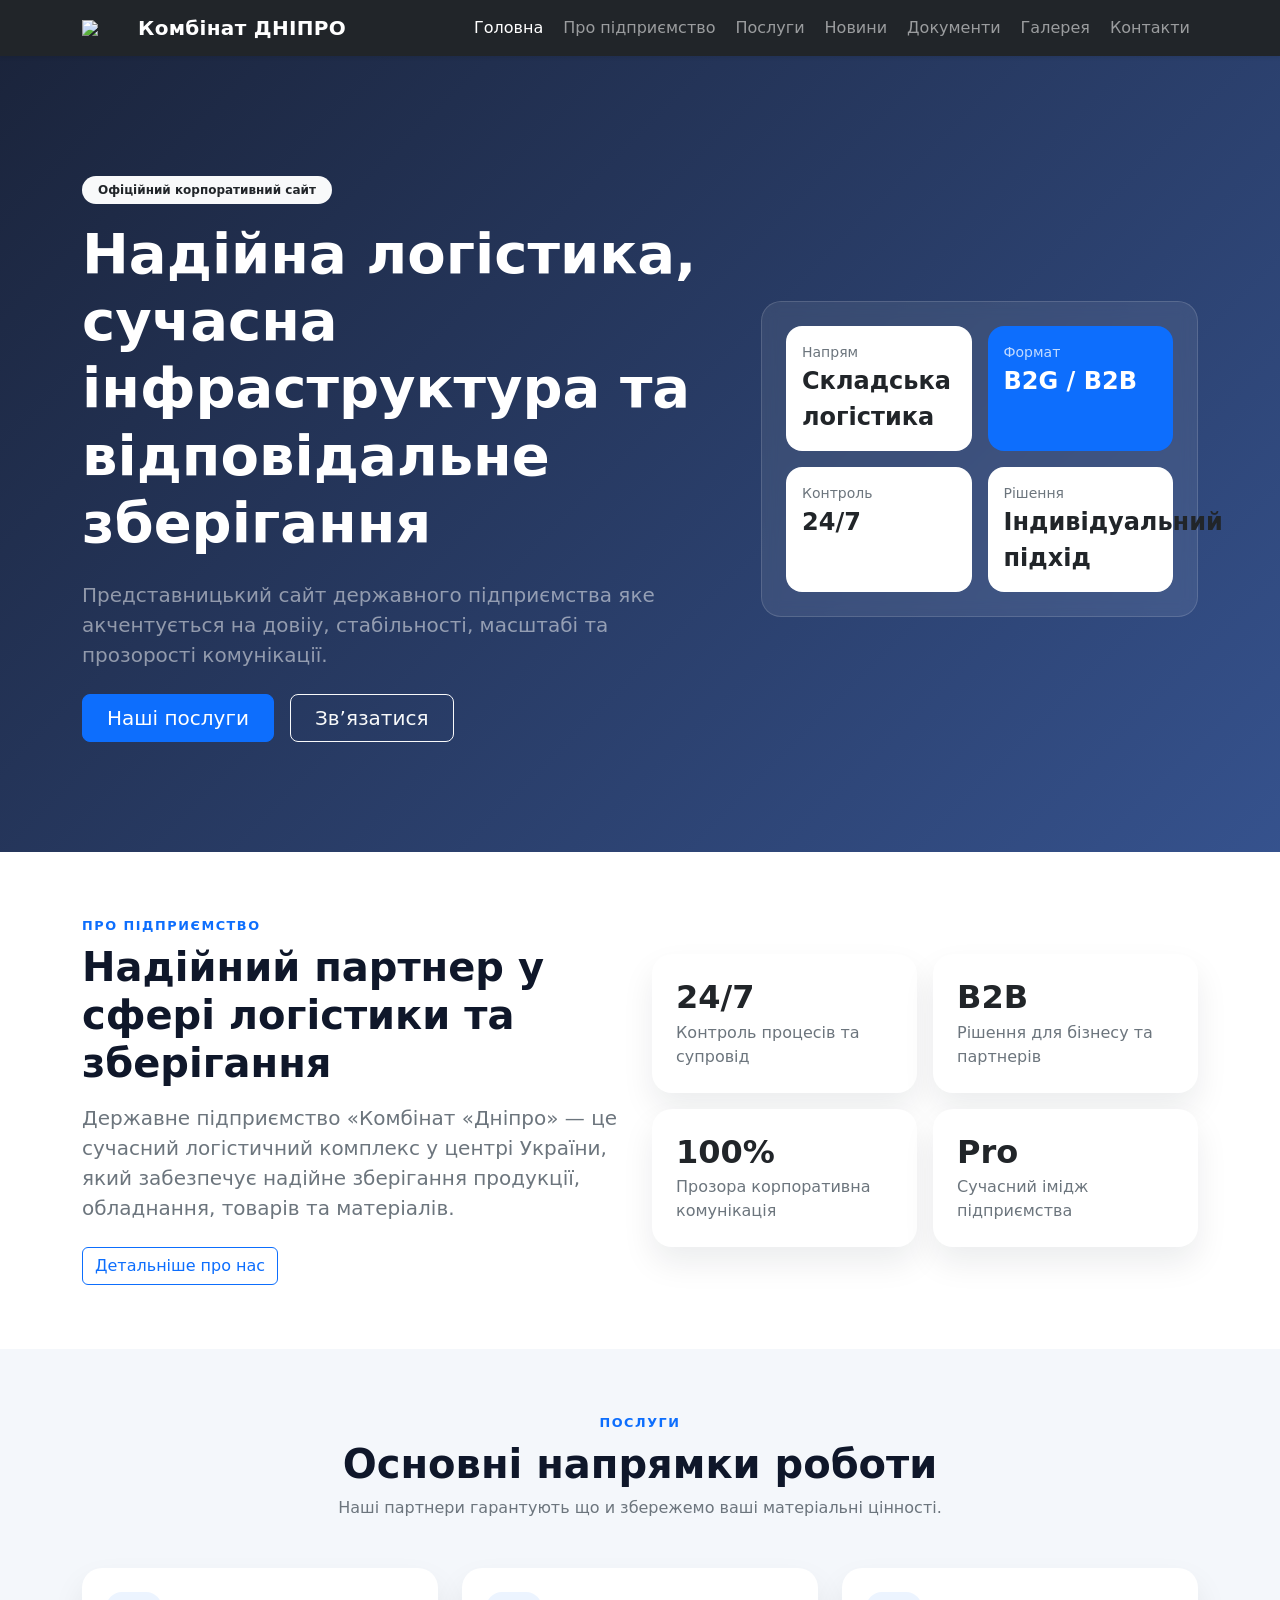
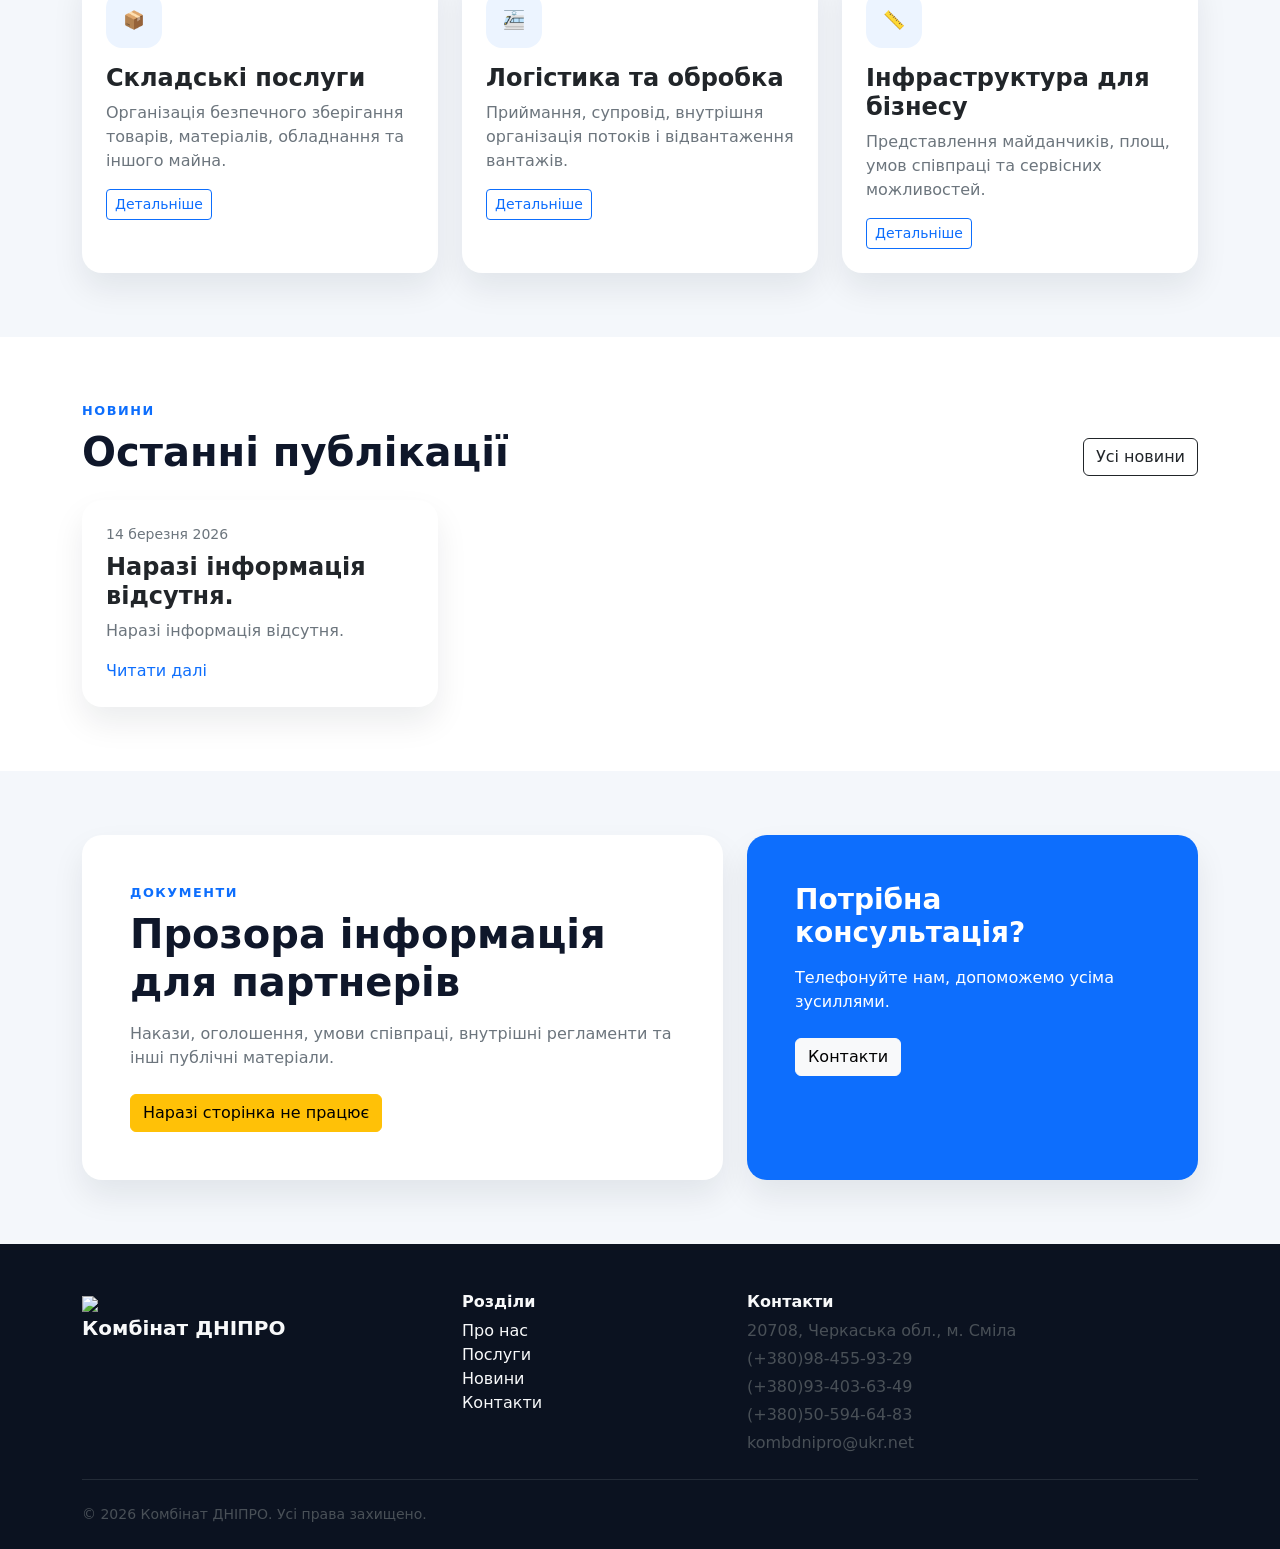
==== index.html @ 928fa361 "Add files via upload" ====
<!DOCTYPE html>
<html lang="uk">
<head>
  <meta charset="UTF-8" />
  <meta name="viewport" content="width=device-width, initial-scale=1.0" />
  <title>ДП «Комбінат ДНІПРО»</title>
  <link rel="preconnect" href="https://cdn.jsdelivr.net" />
  <link href="https://cdn.jsdelivr.net/npm/bootstrap@5.3.3/dist/css/bootstrap.min.css" rel="stylesheet" />
  <style>
    body {
      background: #f4f7fb;
    }
    .navbar-brand {
      font-weight: 700;
      letter-spacing: .3px;
    }
    .hero {
      background:
        linear-gradient(135deg, rgba(8,18,43,.92), rgba(20,53,122,.85)),
        url('https://images.unsplash.com/photo-1519003722824-194d4455a60c?auto=format&fit=crop&w=1600&q=80') center/cover no-repeat;
      color: #fff;
      padding: 120px 0 110px;
    }
    .hero-card,
    .soft-card {
      border: 0;
      border-radius: 1.25rem;
      box-shadow: 0 1rem 2rem rgba(16, 24, 40, .08);
    }
    .hero-panel {
      background: rgba(255,255,255,.08);
      backdrop-filter: blur(8px);
      border: 1px solid rgba(255,255,255,.14);
      border-radius: 1.25rem;
    }
    .section-title {
      font-weight: 700;
      color: #0f172a;
    }
    .section-kicker {
      color: #0d6efd;
      text-transform: uppercase;
      letter-spacing: .12em;
      font-size: .8rem;
      font-weight: 700;
    }
    .icon-box {
      width: 56px;
      height: 56px;
      display: inline-flex;
      align-items: center;
      justify-content: center;
      border-radius: 1rem;
      background: rgba(13,110,253,.08);
      color: #0d6efd;
      font-weight: 700;
      font-size: 1.1rem;
    }
    .stats-card h3 {
      font-size: 2rem;
      margin-bottom: .25rem;
      font-weight: 700;
    }
    .page-footer {
      background: #0b1220;
    }
  </style>
</head>
<body>

<nav class="navbar navbar-expand-lg navbar-dark bg-dark sticky-top shadow-sm">
  <div class="container">
    <img src=assets/img/logo_kb_DNIPRO.png class="navbar-brand" width="40">
    <a class="navbar-brand" href="index.html">Комбінат ДНІПРО</a>

    <button class="navbar-toggler" type="button" data-bs-toggle="collapse" data-bs-target="#mainNav">
      <span class="navbar-toggler-icon"></span>
    </button>

    <div class="collapse navbar-collapse" id="mainNav">
      <ul class="navbar-nav ms-auto align-items-lg-center gap-lg-1">
        <li class="nav-item"><a class="nav-link active" href="index.html">Головна</a></li>
        <li class="nav-item"><a class="nav-link" href="about.html">Про підприємство</a></li>
        <li class="nav-item"><a class="nav-link" href="services.html">Послуги</a></li>
        <li class="nav-item"><a class="nav-link" href="news.html">Новини</a></li>
        <li class="nav-item"><a class="nav-link">Документи</a></li>
        <li class="nav-item"><a class="nav-link" href="gallery.html">Галерея</a></li>
        <li class="nav-item"><a class="nav-link" href="contacts.html">Контакти</a></li>
      </ul>
    </div>
  </div>
</nav>

<section class="hero">
  <div class="container">
    <div class="row align-items-center g-5">
      <div class="col-lg-7">
        <span class="badge text-bg-light text-dark px-3 py-2 rounded-pill mb-3">Офіційний корпоративний сайт</span>
        <h1 class="display-4 fw-bold mb-4">Надійна логістика, сучасна інфраструктура та відповідальне зберігання</h1>
        <p class="lead text-white-50 mb-4">
          Представницький сайт державного підприємства яке акчентується на довііу,
          стабільності, масштабі та прозорості комунікації.
        </p>
        <div class="d-flex flex-wrap gap-3">
          <a href="services.html" class="btn btn-primary btn-lg px-4">Наші послуги</a>
          <a href="contacts.html" class="btn btn-outline-light btn-lg px-4">Зв’язатися</a>
        </div>
      </div>

      <div class="col-lg-5">
        <div class="p-4 hero-panel">
          <div class="row g-3">
            <div class="col-sm-6">
              <div class="p-3 rounded-4 bg-white text-dark h-100">
                <div class="small text-secondary">Напрям</div>
                <div class="fs-4 fw-bold">Складська логістика</div>
              </div>
            </div>
            <div class="col-sm-6">
              <div class="p-3 rounded-4 bg-primary text-white h-100">
                <div class="small opacity-75">Формат</div>
                <div class="fs-4 fw-bold">B2G / B2B</div>
              </div>
            </div>
            <div class="col-sm-6">
              <div class="p-3 rounded-4 bg-white text-dark h-100">
                <div class="small text-secondary">Контроль</div>
                <div class="fs-4 fw-bold">24/7</div>
              </div>
            </div>
            <div class="col-sm-6">
              <div class="p-3 rounded-4 bg-white text-dark h-100">
                <div class="small text-secondary">Рішення</div>
                <div class="fs-4 fw-bold">Індивідуальний підхід</div>
              </div>
            </div>
          </div>
        </div>
      </div>

    </div>
  </div>
</section>

<section class="py-5 bg-white">
  <div class="container py-3">
    <div class="row align-items-center g-4">
      <div class="col-lg-6">
        <div class="section-kicker mb-2">Про підприємство</div>
        <h2 class="section-title display-6 mb-3">Надійний партнер у сфері логістики та зберігання</h2>
        <p class="text-secondary fs-5">
          Державне підприємство «Комбінат «Дніпро» — це сучасний логістичний комплекс у центрі України, який забезпечує надійне зберігання продукції, обладнання, товарів та матеріалів.
        </p>
        <a href="about.html" class="btn btn-outline-primary mt-2">Детальніше про нас</a>
      </div>

      <div class="col-lg-6">
        <div class="row g-3">
          <div class="col-sm-6">
            <div class="card soft-card stats-card h-100">
              <div class="card-body p-4">
                <h3>24/7</h3>
                <p class="text-secondary mb-0">Контроль процесів та супровід</p>
              </div>
            </div>
          </div>
          <div class="col-sm-6">
            <div class="card soft-card stats-card h-100">
              <div class="card-body p-4">
                <h3>B2B</h3>
                <p class="text-secondary mb-0">Рішення для бізнесу та партнерів</p>
              </div>
            </div>
          </div>
          <div class="col-sm-6">
            <div class="card soft-card stats-card h-100">
              <div class="card-body p-4">
                <h3>100%</h3>
                <p class="text-secondary mb-0">Прозора корпоративна комунікація</p>
              </div>
            </div>
          </div>
          <div class="col-sm-6">
            <div class="card soft-card stats-card h-100">
              <div class="card-body p-4">
                <h3>Pro</h3>
                <p class="text-secondary mb-0">Сучасний імідж підприємства</p>
              </div>
            </div>
          </div>
        </div>
      </div>

    </div>
  </div>
</section>

<section class="py-5">
  <div class="container py-3">
    <div class="text-center mb-5">
      <div class="section-kicker mb-2">Послуги</div>
      <h2 class="section-title display-6">Основні напрямки роботи</h2>
      <p class="text-secondary mx-auto" style="max-width: 760px;">
        Наші партнери гарантують що и збережемо ваші матеріальні цінності.
      </p>
    </div>

    <div class="row g-4">
      <div class="col-lg-4">
        <div class="card soft-card h-100">
          <div class="card-body p-4">
            <div class="icon-box mb-3">📦</div>
            <h4 class="fw-bold">Складські послуги</h4>
            <p class="text-secondary">Організація безпечного зберігання товарів, матеріалів, обладнання та іншого майна.</p>
            <a href="service-storage.html" class="btn btn-sm btn-outline-primary">Детальніше</a>
          </div>
        </div>
      </div>

      <div class="col-lg-4">
        <div class="card soft-card h-100">
          <div class="card-body p-4">
            <div class="icon-box mb-3">🚈</div>
            <h4 class="fw-bold">Логістика та обробка</h4>
            <p class="text-secondary">Приймання, супровід, внутрішня організація потоків і відвантаження вантажів.</p>
            <a href="service-logistics.html" class="btn btn-sm btn-outline-primary">Детальніше</a>
          </div>
        </div>
      </div>

      <div class="col-lg-4">
        <div class="card soft-card h-100">
          <div class="card-body p-4">
            <div class="icon-box mb-3">📏</div>
            <h4 class="fw-bold">Інфраструктура для бізнесу</h4>
            <p class="text-secondary">Представлення майданчиків, площ, умов співпраці та сервісних можливостей.</p>
            <a href="service-rent.html" class="btn btn-sm btn-outline-primary">Детальніше</a>
          </div>
        </div>
      </div>
    </div>
  </div>
</section>

<section class="py-5 bg-white">
  <div class="container py-3">
    <div class="d-flex flex-column flex-md-row justify-content-between align-items-md-end mb-4 gap-3">
      <div>
        <div class="section-kicker mb-2">Новини</div>
        <h2 class="section-title display-6 mb-0">Останні публікації</h2>
      </div>
      <a href="news.html" class="btn btn-outline-dark">Усі новини</a>
    </div>

    <div class="row g-4">
      <div class="col-lg-4">
        <div class="card soft-card h-100">
          <div class="card-body p-4">
            <div class="text-secondary small mb-2">14 березня 2026</div>
            <h4 class="fw-bold">Наразі інформація відсутня.</h4>
            <p class="text-secondary">Наразі інформація відсутня.</p>
            <a class="link-primary text-decoration-none">Читати далі</a>
          </div>
        </div>
      </div>
  </div>
 </section>
<!--      <div class="col-lg-4">-->
<!--        <div class="card soft-card h-100">-->
<!--          <div class="card-body p-4">-->
<!--            <div class="text-secondary small mb-2">05 березня 2026</div>-->
<!--            <h4 class="fw-bold">Розширення можливостей зберігання</h4>-->
<!--            <p class="text-secondary">Публікація про розвиток інфраструктури та покращення сервісів підприємства.</p>-->
<!--            <a href="news-single.html" class="link-primary text-decoration-none">Читати далі</a>-->
<!--          </div>-->
<!--        </div>-->
<!--      </div>-->



<section class="py-5">
  <div class="container py-3">
    <div class="row g-4 align-items-stretch">
      <div class="col-lg-7">
        <div class="card soft-card h-100">
          <div class="card-body p-4 p-lg-5">
            <div class="section-kicker mb-2">Документи</div>
            <h2 class="section-title h1 mb-3">Прозора інформація для партнерів</h2>
            <p class="text-secondary mb-4">
              Накази, оголошення, умови співпраці,
              внутрішні регламенти та інші публічні матеріали.
            </p>
            <a class="btn btn-warning">Наразі сторінка не працює</a>
          </div>
        </div>
      </div>

      <div class="col-lg-5">
        <div class="card soft-card h-100 bg-primary text-white">
          <div class="card-body p-4 p-lg-5">
            <h3 class="fw-bold mb-3">Потрібна консультація?</h3>
            <p class="mb-4">Телефонуйте нам, допоможемо усіма зусиллями.</p>
            <a href="contacts.html" class="btn btn-light">Контакти</a>
          </div>
        </div>
      </div>
    </div>
  </div>
</section>

<footer class="page-footer text-light pt-5 pb-4">
  <div class="container">
    <div class="row g-4">
      <div class="col-lg-4">
        <img src=assets/img/logo_kb_DNIPRO.png class="navbar-brand" width="40">
        <h5 class="fw-bold">Комбінат ДНІПРО</h5>
      </div>
      <div class="col-lg-3">
        <h6 class="fw-bold">Розділи</h6>
        <ul class="list-unstyled mb-0">
          <li><a class="link-light text-decoration-none" href="about.html">Про нас</a></li>
          <li><a class="link-light text-decoration-none" href="services.html">Послуги</a></li>
          <li><a class="link-light text-decoration-none" href="news.html">Новини</a></li>
          <li><a class="link-light text-decoration-none" href="contacts.html">Контакти</a></li>
        </ul>
      </div>
      <div class="col-lg-5">
        <h6 class="fw-bold">Контакти</h6>
        <p class="text-light-emphasis mb-1">20708, Черкаська обл., м. Сміла</p>
        <p class="text-light-emphasis mb-1">(+380)98-455-93-29</p>
        <p class="text-light-emphasis mb-1">(+380)93-403-63-49</p>
        <p class="text-light-emphasis mb-1">(+380)50-594-64-83</p>
        <p class="text-light-emphasis mb-0">kombdnipro@ukr.net</p>
      </div>
    </div>
    <hr class="border-secondary my-4">
    <div class="small text-light-emphasis">© 2026 Комбінат ДНІПРО. Усі права захищено.</div>
  </div>
</footer>

<script src="https://cdn.jsdelivr.net/npm/bootstrap@5.3.3/dist/js/bootstrap.bundle.min.js"></script>
</body>
</html>
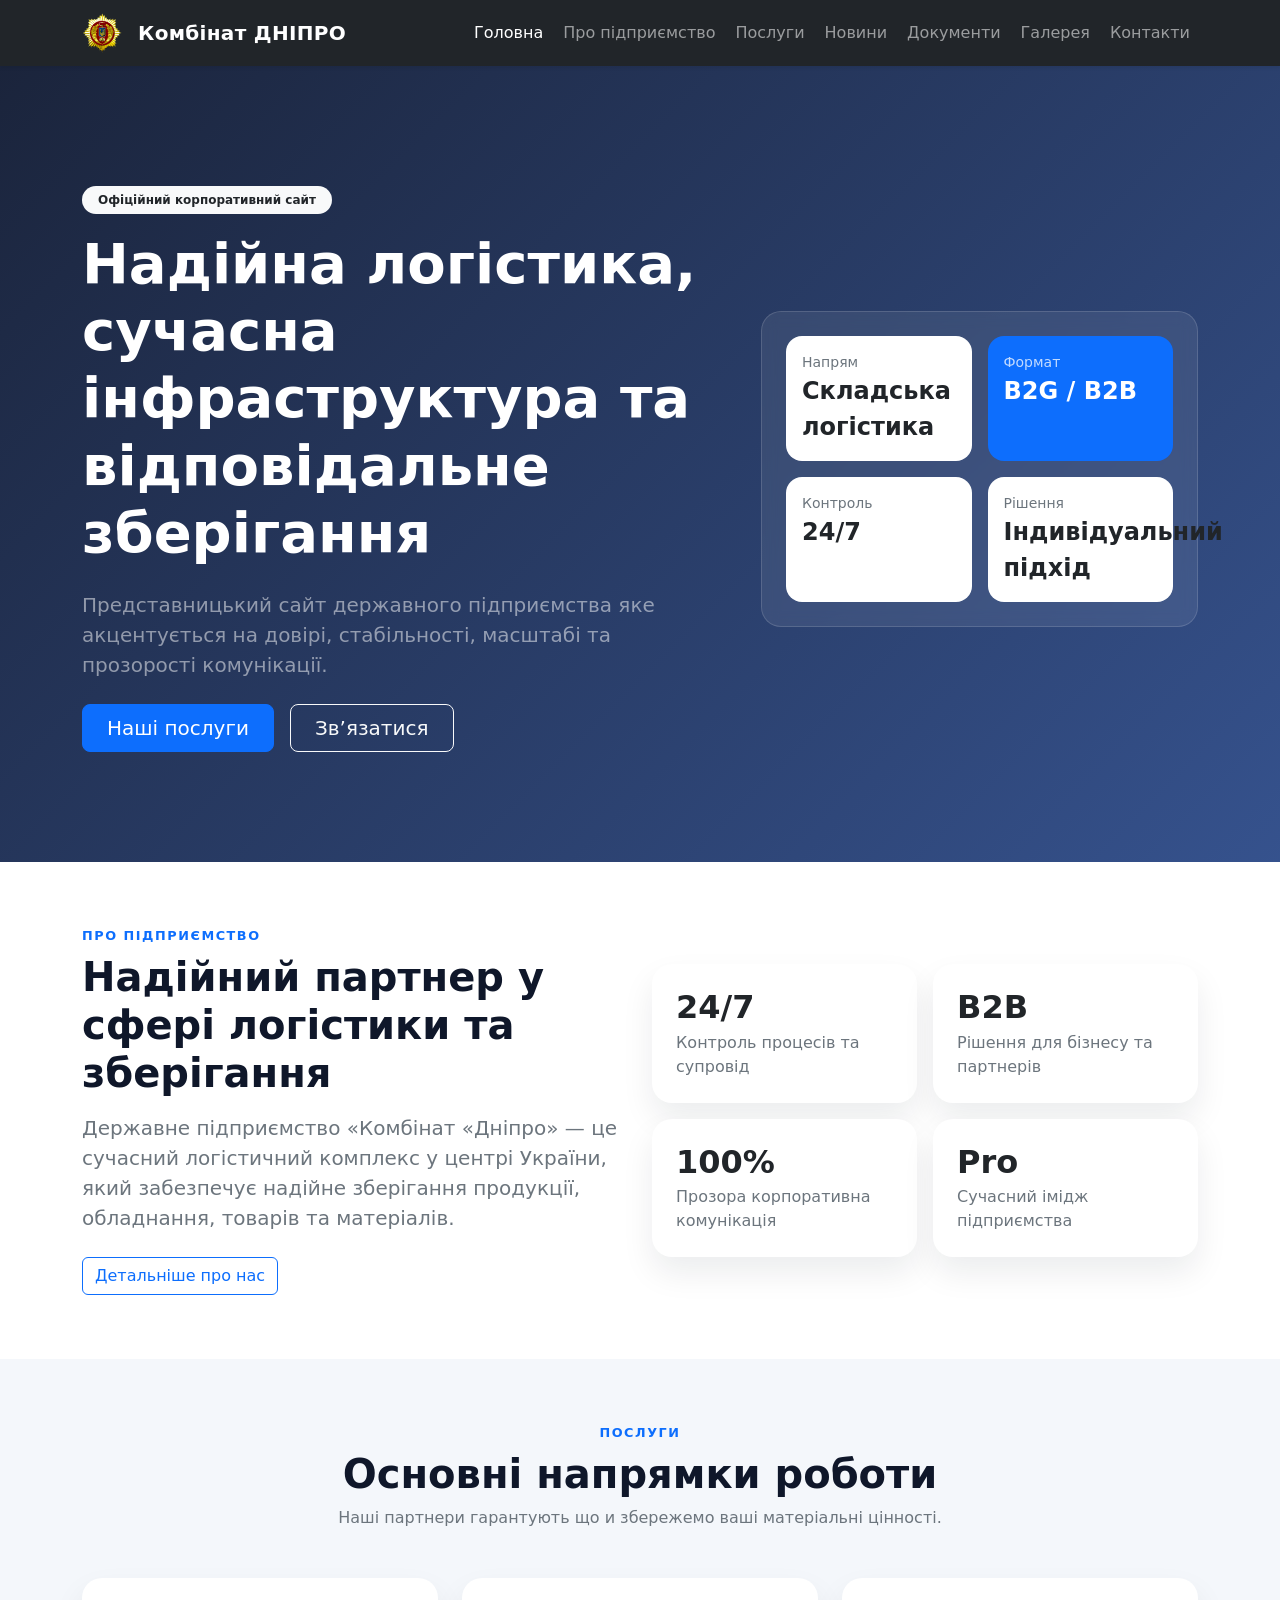
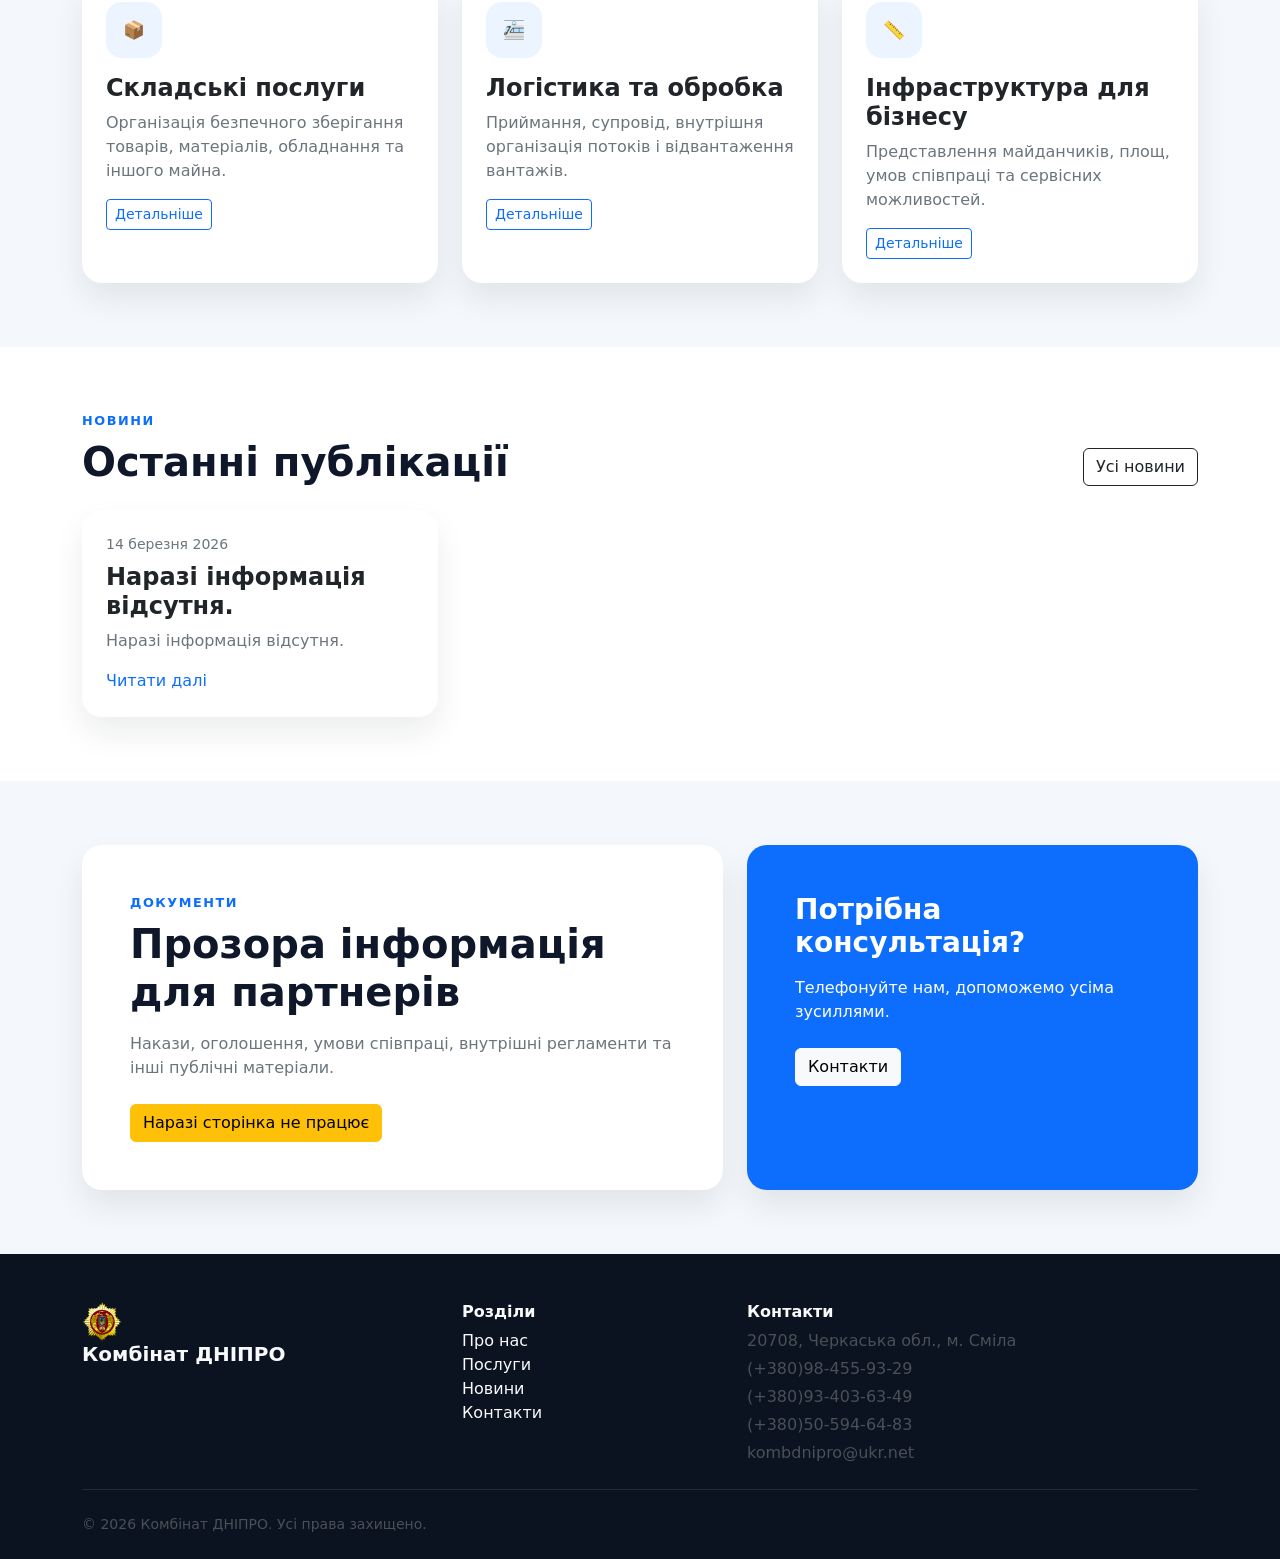
==== commit 8ea1b4bc: "Update index.html" ====
--- a/index.html
+++ b/index.html
@@ -98,7 +98,7 @@
         <span class="badge text-bg-light text-dark px-3 py-2 rounded-pill mb-3">Офіційний корпоративний сайт</span>
         <h1 class="display-4 fw-bold mb-4">Надійна логістика, сучасна інфраструктура та відповідальне зберігання</h1>
         <p class="lead text-white-50 mb-4">
-          Представницький сайт державного підприємства яке акчентується на довііу,
+          Представницький сайт державного підприємства яке акцентується на довірі,
           стабільності, масштабі та прозорості комунікації.
         </p>
         <div class="d-flex flex-wrap gap-3">
@@ -340,4 +340,4 @@
 
 <script src="https://cdn.jsdelivr.net/npm/bootstrap@5.3.3/dist/js/bootstrap.bundle.min.js"></script>
 </body>
-</html>+</html>
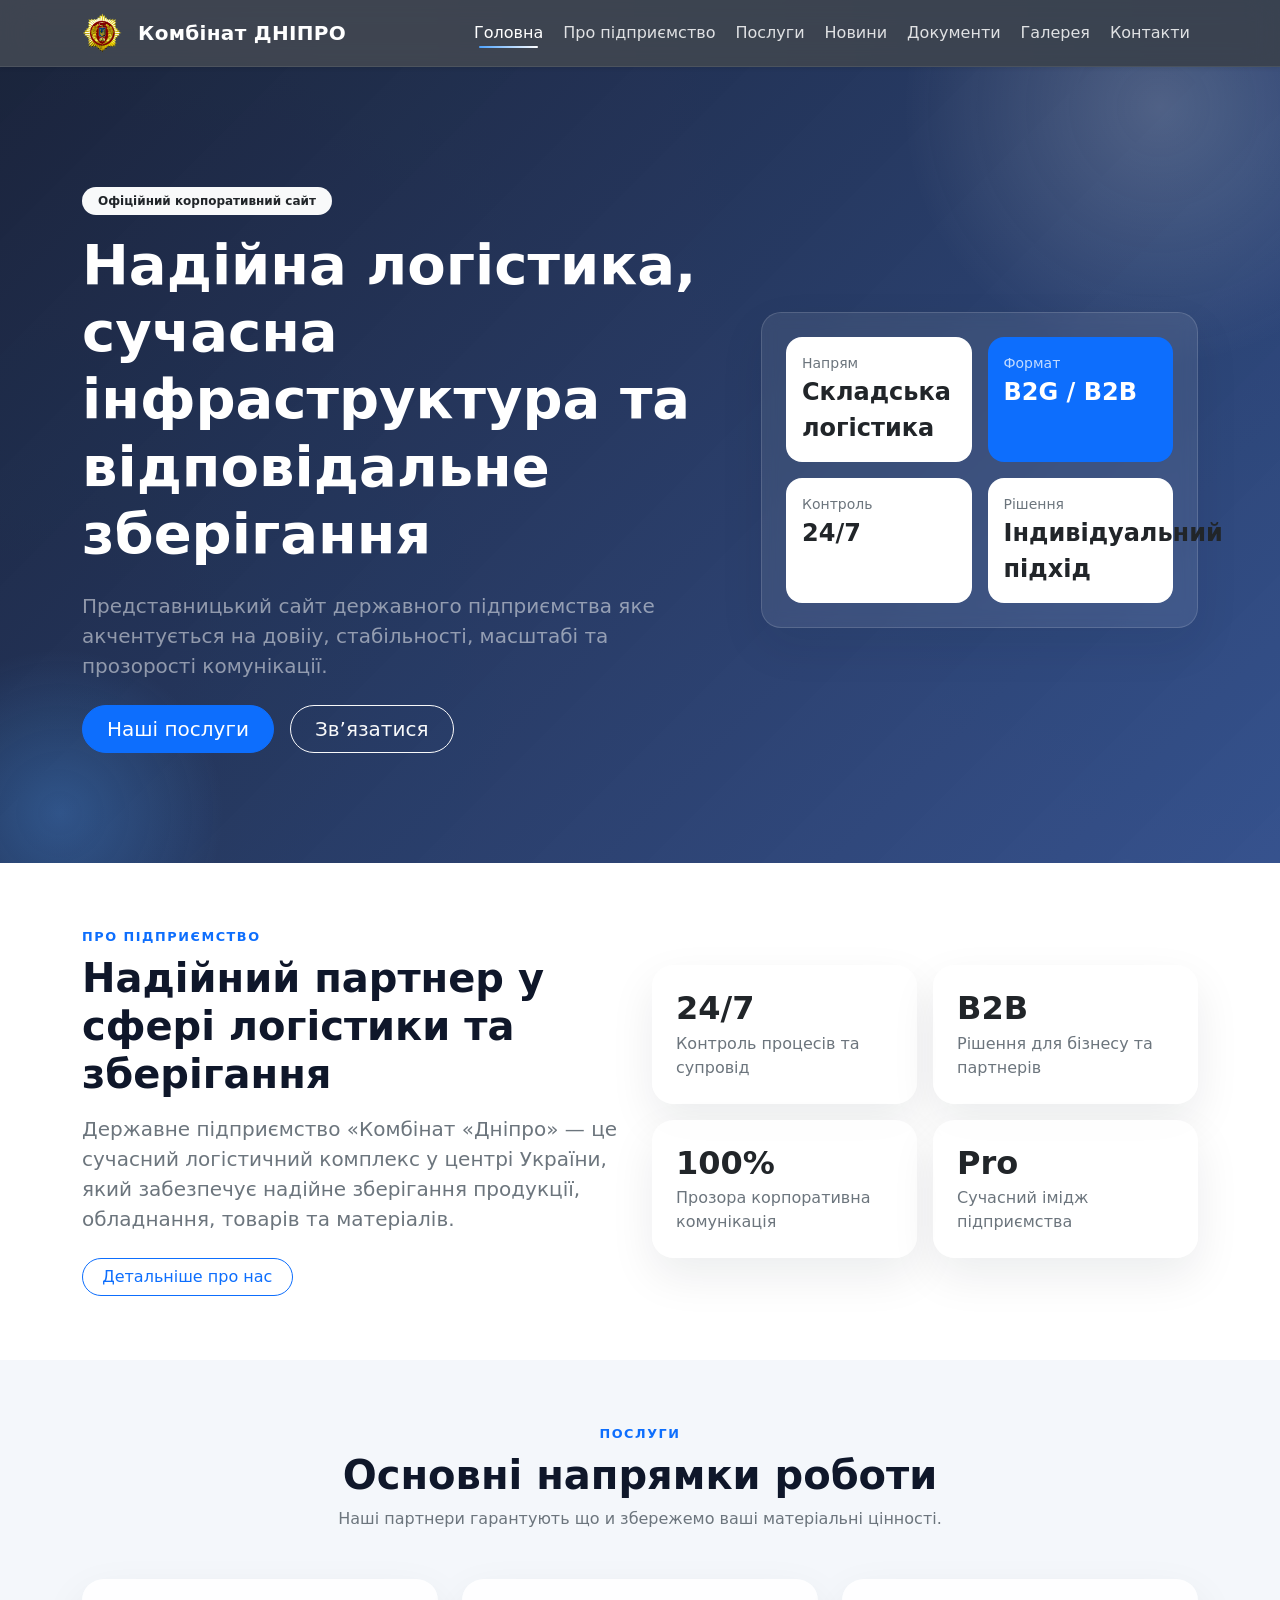
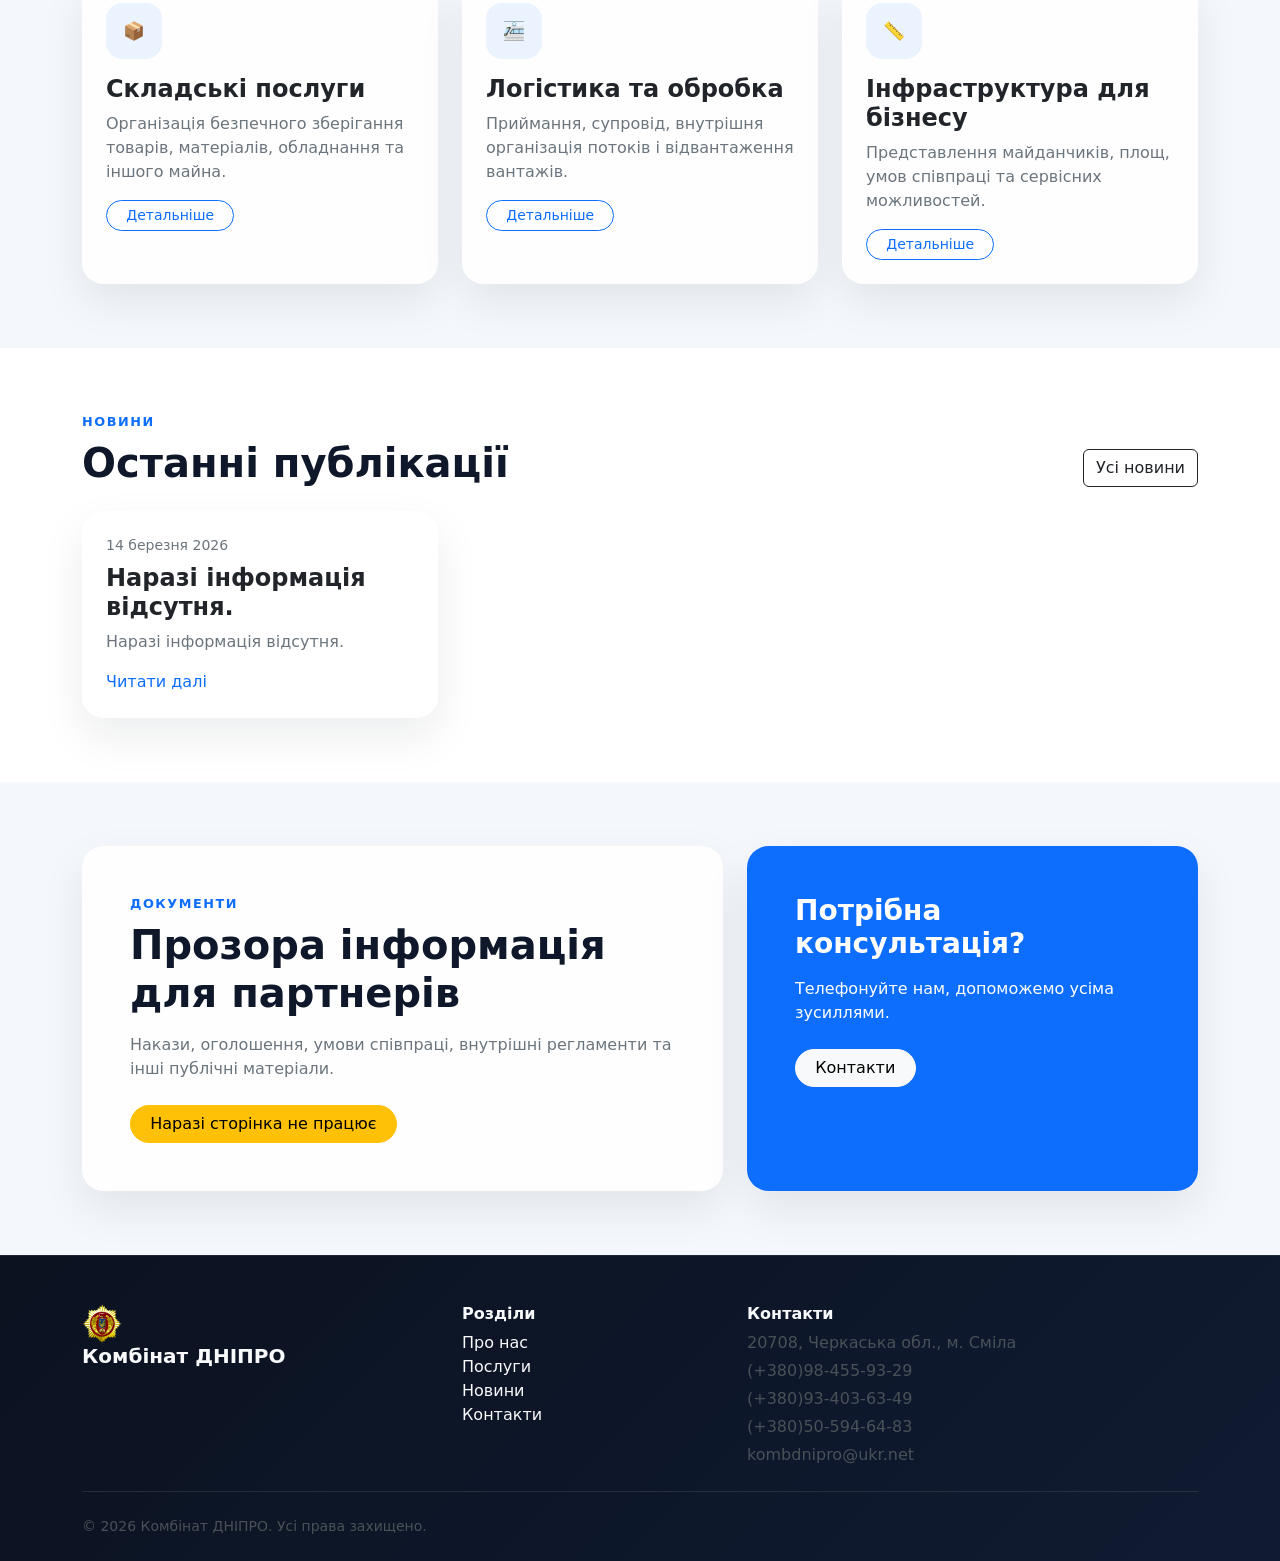
==== commit d5c67f32: "Add files via upload" ====
--- a/index.html
+++ b/index.html
@@ -1,343 +1,345 @@
-<!DOCTYPE html>
-<html lang="uk">
-<head>
-  <meta charset="UTF-8" />
-  <meta name="viewport" content="width=device-width, initial-scale=1.0" />
-  <title>ДП «Комбінат ДНІПРО»</title>
-  <link rel="preconnect" href="https://cdn.jsdelivr.net" />
-  <link href="https://cdn.jsdelivr.net/npm/bootstrap@5.3.3/dist/css/bootstrap.min.css" rel="stylesheet" />
-  <style>
-    body {
-      background: #f4f7fb;
-    }
-    .navbar-brand {
-      font-weight: 700;
-      letter-spacing: .3px;
-    }
-    .hero {
-      background:
-        linear-gradient(135deg, rgba(8,18,43,.92), rgba(20,53,122,.85)),
-        url('https://images.unsplash.com/photo-1519003722824-194d4455a60c?auto=format&fit=crop&w=1600&q=80') center/cover no-repeat;
-      color: #fff;
-      padding: 120px 0 110px;
-    }
-    .hero-card,
-    .soft-card {
-      border: 0;
-      border-radius: 1.25rem;
-      box-shadow: 0 1rem 2rem rgba(16, 24, 40, .08);
-    }
-    .hero-panel {
-      background: rgba(255,255,255,.08);
-      backdrop-filter: blur(8px);
-      border: 1px solid rgba(255,255,255,.14);
-      border-radius: 1.25rem;
-    }
-    .section-title {
-      font-weight: 700;
-      color: #0f172a;
-    }
-    .section-kicker {
-      color: #0d6efd;
-      text-transform: uppercase;
-      letter-spacing: .12em;
-      font-size: .8rem;
-      font-weight: 700;
-    }
-    .icon-box {
-      width: 56px;
-      height: 56px;
-      display: inline-flex;
-      align-items: center;
-      justify-content: center;
-      border-radius: 1rem;
-      background: rgba(13,110,253,.08);
-      color: #0d6efd;
-      font-weight: 700;
-      font-size: 1.1rem;
-    }
-    .stats-card h3 {
-      font-size: 2rem;
-      margin-bottom: .25rem;
-      font-weight: 700;
-    }
-    .page-footer {
-      background: #0b1220;
-    }
-  </style>
-</head>
-<body>
-
-<nav class="navbar navbar-expand-lg navbar-dark bg-dark sticky-top shadow-sm">
-  <div class="container">
-    <img src=assets/img/logo_kb_DNIPRO.png class="navbar-brand" width="40">
-    <a class="navbar-brand" href="index.html">Комбінат ДНІПРО</a>
-
-    <button class="navbar-toggler" type="button" data-bs-toggle="collapse" data-bs-target="#mainNav">
-      <span class="navbar-toggler-icon"></span>
-    </button>
-
-    <div class="collapse navbar-collapse" id="mainNav">
-      <ul class="navbar-nav ms-auto align-items-lg-center gap-lg-1">
-        <li class="nav-item"><a class="nav-link active" href="index.html">Головна</a></li>
-        <li class="nav-item"><a class="nav-link" href="about.html">Про підприємство</a></li>
-        <li class="nav-item"><a class="nav-link" href="services.html">Послуги</a></li>
-        <li class="nav-item"><a class="nav-link" href="news.html">Новини</a></li>
-        <li class="nav-item"><a class="nav-link">Документи</a></li>
-        <li class="nav-item"><a class="nav-link" href="gallery.html">Галерея</a></li>
-        <li class="nav-item"><a class="nav-link" href="contacts.html">Контакти</a></li>
-      </ul>
-    </div>
-  </div>
-</nav>
-
-<section class="hero">
-  <div class="container">
-    <div class="row align-items-center g-5">
-      <div class="col-lg-7">
-        <span class="badge text-bg-light text-dark px-3 py-2 rounded-pill mb-3">Офіційний корпоративний сайт</span>
-        <h1 class="display-4 fw-bold mb-4">Надійна логістика, сучасна інфраструктура та відповідальне зберігання</h1>
-        <p class="lead text-white-50 mb-4">
-          Представницький сайт державного підприємства яке акцентується на довірі,
-          стабільності, масштабі та прозорості комунікації.
-        </p>
-        <div class="d-flex flex-wrap gap-3">
-          <a href="services.html" class="btn btn-primary btn-lg px-4">Наші послуги</a>
-          <a href="contacts.html" class="btn btn-outline-light btn-lg px-4">Зв’язатися</a>
-        </div>
-      </div>
-
-      <div class="col-lg-5">
-        <div class="p-4 hero-panel">
-          <div class="row g-3">
-            <div class="col-sm-6">
-              <div class="p-3 rounded-4 bg-white text-dark h-100">
-                <div class="small text-secondary">Напрям</div>
-                <div class="fs-4 fw-bold">Складська логістика</div>
-              </div>
-            </div>
-            <div class="col-sm-6">
-              <div class="p-3 rounded-4 bg-primary text-white h-100">
-                <div class="small opacity-75">Формат</div>
-                <div class="fs-4 fw-bold">B2G / B2B</div>
-              </div>
-            </div>
-            <div class="col-sm-6">
-              <div class="p-3 rounded-4 bg-white text-dark h-100">
-                <div class="small text-secondary">Контроль</div>
-                <div class="fs-4 fw-bold">24/7</div>
-              </div>
-            </div>
-            <div class="col-sm-6">
-              <div class="p-3 rounded-4 bg-white text-dark h-100">
-                <div class="small text-secondary">Рішення</div>
-                <div class="fs-4 fw-bold">Індивідуальний підхід</div>
-              </div>
-            </div>
-          </div>
-        </div>
-      </div>
-
-    </div>
-  </div>
-</section>
-
-<section class="py-5 bg-white">
-  <div class="container py-3">
-    <div class="row align-items-center g-4">
-      <div class="col-lg-6">
-        <div class="section-kicker mb-2">Про підприємство</div>
-        <h2 class="section-title display-6 mb-3">Надійний партнер у сфері логістики та зберігання</h2>
-        <p class="text-secondary fs-5">
-          Державне підприємство «Комбінат «Дніпро» — це сучасний логістичний комплекс у центрі України, який забезпечує надійне зберігання продукції, обладнання, товарів та матеріалів.
-        </p>
-        <a href="about.html" class="btn btn-outline-primary mt-2">Детальніше про нас</a>
-      </div>
-
-      <div class="col-lg-6">
-        <div class="row g-3">
-          <div class="col-sm-6">
-            <div class="card soft-card stats-card h-100">
-              <div class="card-body p-4">
-                <h3>24/7</h3>
-                <p class="text-secondary mb-0">Контроль процесів та супровід</p>
-              </div>
-            </div>
-          </div>
-          <div class="col-sm-6">
-            <div class="card soft-card stats-card h-100">
-              <div class="card-body p-4">
-                <h3>B2B</h3>
-                <p class="text-secondary mb-0">Рішення для бізнесу та партнерів</p>
-              </div>
-            </div>
-          </div>
-          <div class="col-sm-6">
-            <div class="card soft-card stats-card h-100">
-              <div class="card-body p-4">
-                <h3>100%</h3>
-                <p class="text-secondary mb-0">Прозора корпоративна комунікація</p>
-              </div>
-            </div>
-          </div>
-          <div class="col-sm-6">
-            <div class="card soft-card stats-card h-100">
-              <div class="card-body p-4">
-                <h3>Pro</h3>
-                <p class="text-secondary mb-0">Сучасний імідж підприємства</p>
-              </div>
-            </div>
-          </div>
-        </div>
-      </div>
-
-    </div>
-  </div>
-</section>
-
-<section class="py-5">
-  <div class="container py-3">
-    <div class="text-center mb-5">
-      <div class="section-kicker mb-2">Послуги</div>
-      <h2 class="section-title display-6">Основні напрямки роботи</h2>
-      <p class="text-secondary mx-auto" style="max-width: 760px;">
-        Наші партнери гарантують що и збережемо ваші матеріальні цінності.
-      </p>
-    </div>
-
-    <div class="row g-4">
-      <div class="col-lg-4">
-        <div class="card soft-card h-100">
-          <div class="card-body p-4">
-            <div class="icon-box mb-3">📦</div>
-            <h4 class="fw-bold">Складські послуги</h4>
-            <p class="text-secondary">Організація безпечного зберігання товарів, матеріалів, обладнання та іншого майна.</p>
-            <a href="service-storage.html" class="btn btn-sm btn-outline-primary">Детальніше</a>
-          </div>
-        </div>
-      </div>
-
-      <div class="col-lg-4">
-        <div class="card soft-card h-100">
-          <div class="card-body p-4">
-            <div class="icon-box mb-3">🚈</div>
-            <h4 class="fw-bold">Логістика та обробка</h4>
-            <p class="text-secondary">Приймання, супровід, внутрішня організація потоків і відвантаження вантажів.</p>
-            <a href="service-logistics.html" class="btn btn-sm btn-outline-primary">Детальніше</a>
-          </div>
-        </div>
-      </div>
-
-      <div class="col-lg-4">
-        <div class="card soft-card h-100">
-          <div class="card-body p-4">
-            <div class="icon-box mb-3">📏</div>
-            <h4 class="fw-bold">Інфраструктура для бізнесу</h4>
-            <p class="text-secondary">Представлення майданчиків, площ, умов співпраці та сервісних можливостей.</p>
-            <a href="service-rent.html" class="btn btn-sm btn-outline-primary">Детальніше</a>
-          </div>
-        </div>
-      </div>
-    </div>
-  </div>
-</section>
-
-<section class="py-5 bg-white">
-  <div class="container py-3">
-    <div class="d-flex flex-column flex-md-row justify-content-between align-items-md-end mb-4 gap-3">
-      <div>
-        <div class="section-kicker mb-2">Новини</div>
-        <h2 class="section-title display-6 mb-0">Останні публікації</h2>
-      </div>
-      <a href="news.html" class="btn btn-outline-dark">Усі новини</a>
-    </div>
-
-    <div class="row g-4">
-      <div class="col-lg-4">
-        <div class="card soft-card h-100">
-          <div class="card-body p-4">
-            <div class="text-secondary small mb-2">14 березня 2026</div>
-            <h4 class="fw-bold">Наразі інформація відсутня.</h4>
-            <p class="text-secondary">Наразі інформація відсутня.</p>
-            <a class="link-primary text-decoration-none">Читати далі</a>
-          </div>
-        </div>
-      </div>
-  </div>
- </section>
-<!--      <div class="col-lg-4">-->
-<!--        <div class="card soft-card h-100">-->
-<!--          <div class="card-body p-4">-->
-<!--            <div class="text-secondary small mb-2">05 березня 2026</div>-->
-<!--            <h4 class="fw-bold">Розширення можливостей зберігання</h4>-->
-<!--            <p class="text-secondary">Публікація про розвиток інфраструктури та покращення сервісів підприємства.</p>-->
-<!--            <a href="news-single.html" class="link-primary text-decoration-none">Читати далі</a>-->
-<!--          </div>-->
-<!--        </div>-->
-<!--      </div>-->
-
-
-
-<section class="py-5">
-  <div class="container py-3">
-    <div class="row g-4 align-items-stretch">
-      <div class="col-lg-7">
-        <div class="card soft-card h-100">
-          <div class="card-body p-4 p-lg-5">
-            <div class="section-kicker mb-2">Документи</div>
-            <h2 class="section-title h1 mb-3">Прозора інформація для партнерів</h2>
-            <p class="text-secondary mb-4">
-              Накази, оголошення, умови співпраці,
-              внутрішні регламенти та інші публічні матеріали.
-            </p>
-            <a class="btn btn-warning">Наразі сторінка не працює</a>
-          </div>
-        </div>
-      </div>
-
-      <div class="col-lg-5">
-        <div class="card soft-card h-100 bg-primary text-white">
-          <div class="card-body p-4 p-lg-5">
-            <h3 class="fw-bold mb-3">Потрібна консультація?</h3>
-            <p class="mb-4">Телефонуйте нам, допоможемо усіма зусиллями.</p>
-            <a href="contacts.html" class="btn btn-light">Контакти</a>
-          </div>
-        </div>
-      </div>
-    </div>
-  </div>
-</section>
-
-<footer class="page-footer text-light pt-5 pb-4">
-  <div class="container">
-    <div class="row g-4">
-      <div class="col-lg-4">
-        <img src=assets/img/logo_kb_DNIPRO.png class="navbar-brand" width="40">
-        <h5 class="fw-bold">Комбінат ДНІПРО</h5>
-      </div>
-      <div class="col-lg-3">
-        <h6 class="fw-bold">Розділи</h6>
-        <ul class="list-unstyled mb-0">
-          <li><a class="link-light text-decoration-none" href="about.html">Про нас</a></li>
-          <li><a class="link-light text-decoration-none" href="services.html">Послуги</a></li>
-          <li><a class="link-light text-decoration-none" href="news.html">Новини</a></li>
-          <li><a class="link-light text-decoration-none" href="contacts.html">Контакти</a></li>
-        </ul>
-      </div>
-      <div class="col-lg-5">
-        <h6 class="fw-bold">Контакти</h6>
-        <p class="text-light-emphasis mb-1">20708, Черкаська обл., м. Сміла</p>
-        <p class="text-light-emphasis mb-1">(+380)98-455-93-29</p>
-        <p class="text-light-emphasis mb-1">(+380)93-403-63-49</p>
-        <p class="text-light-emphasis mb-1">(+380)50-594-64-83</p>
-        <p class="text-light-emphasis mb-0">kombdnipro@ukr.net</p>
-      </div>
-    </div>
-    <hr class="border-secondary my-4">
-    <div class="small text-light-emphasis">© 2026 Комбінат ДНІПРО. Усі права захищено.</div>
-  </div>
-</footer>
-
-<script src="https://cdn.jsdelivr.net/npm/bootstrap@5.3.3/dist/js/bootstrap.bundle.min.js"></script>
-</body>
-</html>
+<!DOCTYPE html>
+<html lang="uk">
+<head>
+  <meta charset="UTF-8" />
+  <meta name="viewport" content="width=device-width, initial-scale=1.0" />
+  <title>ДП «Комбінат ДНІПРО»</title>
+  <link rel="preconnect" href="https://cdn.jsdelivr.net" />
+  <link href="https://cdn.jsdelivr.net/npm/bootstrap@5.3.3/dist/css/bootstrap.min.css" rel="stylesheet" />
+  <link rel="stylesheet" href="css/theme.css">
+  <style>
+    body {
+      background: #f4f7fb;
+    }
+    .navbar-brand {
+      font-weight: 700;
+      letter-spacing: .3px;
+    }
+    .hero {
+      background:
+        linear-gradient(135deg, rgba(8,18,43,.92), rgba(20,53,122,.85)),
+        url('https://images.unsplash.com/photo-1519003722824-194d4455a60c?auto=format&fit=crop&w=1600&q=80') center/cover no-repeat;
+      color: #fff;
+      padding: 120px 0 110px;
+    }
+    .hero-card,
+    .soft-card {
+      border: 0;
+      border-radius: 1.25rem;
+      box-shadow: 0 1rem 2rem rgba(16, 24, 40, .08);
+    }
+    .hero-panel {
+      background: rgba(255,255,255,.08);
+      backdrop-filter: blur(8px);
+      border: 1px solid rgba(255,255,255,.14);
+      border-radius: 1.25rem;
+    }
+    .section-title {
+      font-weight: 700;
+      color: #0f172a;
+    }
+    .section-kicker {
+      color: #0d6efd;
+      text-transform: uppercase;
+      letter-spacing: .12em;
+      font-size: .8rem;
+      font-weight: 700;
+    }
+    .icon-box {
+      width: 56px;
+      height: 56px;
+      display: inline-flex;
+      align-items: center;
+      justify-content: center;
+      border-radius: 1rem;
+      background: rgba(13,110,253,.08);
+      color: #0d6efd;
+      font-weight: 700;
+      font-size: 1.1rem;
+    }
+    .stats-card h3 {
+      font-size: 2rem;
+      margin-bottom: .25rem;
+      font-weight: 700;
+    }
+    .page-footer {
+      background: #0b1220;
+    }
+  </style>
+</head>
+<body>
+
+<nav class="navbar navbar-expand-lg navbar-dark bg-dark sticky-top shadow-sm">
+  <div class="container">
+    <img src=assets/img/logo_kb_DNIPRO.png class="navbar-brand" width="40">
+    <a class="navbar-brand" href="index.html">Комбінат ДНІПРО</a>
+
+    <button class="navbar-toggler" type="button" data-bs-toggle="collapse" data-bs-target="#mainNav">
+      <span class="navbar-toggler-icon"></span>
+    </button>
+
+    <div class="collapse navbar-collapse" id="mainNav">
+      <ul class="navbar-nav ms-auto align-items-lg-center gap-lg-1">
+        <li class="nav-item"><a class="nav-link active" href="index.html">Головна</a></li>
+        <li class="nav-item"><a class="nav-link" href="about.html">Про підприємство</a></li>
+        <li class="nav-item"><a class="nav-link" href="services.html">Послуги</a></li>
+        <li class="nav-item"><a class="nav-link" href="news.html">Новини</a></li>
+        <li class="nav-item"><a class="nav-link disabled" href="#" aria-disabled="true">Документи</a></li>
+        <li class="nav-item"><a class="nav-link" href="gallery.html">Галерея</a></li>
+        <li class="nav-item"><a class="nav-link" href="contacts.html">Контакти</a></li>
+      </ul>
+    </div>
+  </div>
+</nav>
+
+<section class="hero">
+  <div class="container">
+    <div class="row align-items-center g-5">
+      <div class="col-lg-7">
+        <span class="badge text-bg-light text-dark px-3 py-2 rounded-pill mb-3">Офіційний корпоративний сайт</span>
+        <h1 class="display-4 fw-bold mb-4">Надійна логістика, сучасна інфраструктура та відповідальне зберігання</h1>
+        <p class="lead text-white-50 mb-4">
+          Представницький сайт державного підприємства яке акчентується на довііу,
+          стабільності, масштабі та прозорості комунікації.
+        </p>
+        <div class="d-flex flex-wrap gap-3">
+          <a href="services.html" class="btn btn-primary btn-lg px-4">Наші послуги</a>
+          <a href="contacts.html" class="btn btn-outline-light btn-lg px-4">Зв’язатися</a>
+        </div>
+      </div>
+
+      <div class="col-lg-5">
+        <div class="p-4 hero-panel">
+          <div class="row g-3">
+            <div class="col-sm-6">
+              <div class="p-3 rounded-4 bg-white text-dark h-100">
+                <div class="small text-secondary">Напрям</div>
+                <div class="fs-4 fw-bold">Складська логістика</div>
+              </div>
+            </div>
+            <div class="col-sm-6">
+              <div class="p-3 rounded-4 bg-primary text-white h-100">
+                <div class="small opacity-75">Формат</div>
+                <div class="fs-4 fw-bold">B2G / B2B</div>
+              </div>
+            </div>
+            <div class="col-sm-6">
+              <div class="p-3 rounded-4 bg-white text-dark h-100">
+                <div class="small text-secondary">Контроль</div>
+                <div class="fs-4 fw-bold">24/7</div>
+              </div>
+            </div>
+            <div class="col-sm-6">
+              <div class="p-3 rounded-4 bg-white text-dark h-100">
+                <div class="small text-secondary">Рішення</div>
+                <div class="fs-4 fw-bold">Індивідуальний підхід</div>
+              </div>
+            </div>
+          </div>
+        </div>
+      </div>
+
+    </div>
+  </div>
+</section>
+
+<section class="py-5 bg-white">
+  <div class="container py-3">
+    <div class="row align-items-center g-4">
+      <div class="col-lg-6">
+        <div class="section-kicker mb-2">Про підприємство</div>
+        <h2 class="section-title display-6 mb-3">Надійний партнер у сфері логістики та зберігання</h2>
+        <p class="text-secondary fs-5">
+          Державне підприємство «Комбінат «Дніпро» — це сучасний логістичний комплекс у центрі України, який забезпечує надійне зберігання продукції, обладнання, товарів та матеріалів.
+        </p>
+        <a href="about.html" class="btn btn-outline-primary mt-2">Детальніше про нас</a>
+      </div>
+
+      <div class="col-lg-6">
+        <div class="row g-3">
+          <div class="col-sm-6">
+            <div class="card soft-card stats-card h-100">
+              <div class="card-body p-4">
+                <h3>24/7</h3>
+                <p class="text-secondary mb-0">Контроль процесів та супровід</p>
+              </div>
+            </div>
+          </div>
+          <div class="col-sm-6">
+            <div class="card soft-card stats-card h-100">
+              <div class="card-body p-4">
+                <h3>B2B</h3>
+                <p class="text-secondary mb-0">Рішення для бізнесу та партнерів</p>
+              </div>
+            </div>
+          </div>
+          <div class="col-sm-6">
+            <div class="card soft-card stats-card h-100">
+              <div class="card-body p-4">
+                <h3>100%</h3>
+                <p class="text-secondary mb-0">Прозора корпоративна комунікація</p>
+              </div>
+            </div>
+          </div>
+          <div class="col-sm-6">
+            <div class="card soft-card stats-card h-100">
+              <div class="card-body p-4">
+                <h3>Pro</h3>
+                <p class="text-secondary mb-0">Сучасний імідж підприємства</p>
+              </div>
+            </div>
+          </div>
+        </div>
+      </div>
+
+    </div>
+  </div>
+</section>
+
+<section class="py-5">
+  <div class="container py-3">
+    <div class="text-center mb-5">
+      <div class="section-kicker mb-2">Послуги</div>
+      <h2 class="section-title display-6">Основні напрямки роботи</h2>
+      <p class="text-secondary mx-auto" style="max-width: 760px;">
+        Наші партнери гарантують що и збережемо ваші матеріальні цінності.
+      </p>
+    </div>
+
+    <div class="row g-4">
+      <div class="col-lg-4 reveal-up">
+        <div class="card soft-card h-100">
+          <div class="card-body p-4">
+            <div class="icon-box mb-3">📦</div>
+            <h4 class="fw-bold">Складські послуги</h4>
+            <p class="text-secondary">Організація безпечного зберігання товарів, матеріалів, обладнання та іншого майна.</p>
+            <a href="service-storage.html" class="btn btn-sm btn-outline-primary">Детальніше</a>
+          </div>
+        </div>
+      </div>
+
+      <div class="col-lg-4 reveal-up">
+        <div class="card soft-card h-100">
+          <div class="card-body p-4">
+            <div class="icon-box mb-3">🚈</div>
+            <h4 class="fw-bold">Логістика та обробка</h4>
+            <p class="text-secondary">Приймання, супровід, внутрішня організація потоків і відвантаження вантажів.</p>
+            <a href="service-logistics.html" class="btn btn-sm btn-outline-primary">Детальніше</a>
+          </div>
+        </div>
+      </div>
+
+      <div class="col-lg-4 reveal-up">
+        <div class="card soft-card h-100">
+          <div class="card-body p-4">
+            <div class="icon-box mb-3">📏</div>
+            <h4 class="fw-bold">Інфраструктура для бізнесу</h4>
+            <p class="text-secondary">Представлення майданчиків, площ, умов співпраці та сервісних можливостей.</p>
+            <a href="service-rent.html" class="btn btn-sm btn-outline-primary">Детальніше</a>
+          </div>
+        </div>
+      </div>
+    </div>
+  </div>
+</section>
+
+<section class="py-5 bg-white">
+  <div class="container py-3">
+    <div class="d-flex flex-column flex-md-row justify-content-between align-items-md-end mb-4 gap-3">
+      <div>
+        <div class="section-kicker mb-2">Новини</div>
+        <h2 class="section-title display-6 mb-0">Останні публікації</h2>
+      </div>
+      <a href="news.html" class="btn btn-outline-dark">Усі новини</a>
+    </div>
+
+    <div class="row g-4">
+      <div class="col-lg-4 reveal-up">
+        <div class="card soft-card h-100">
+          <div class="card-body p-4">
+            <div class="text-secondary small mb-2">14 березня 2026</div>
+            <h4 class="fw-bold">Наразі інформація відсутня.</h4>
+            <p class="text-secondary">Наразі інформація відсутня.</p>
+            <a class="link-primary text-decoration-none">Читати далі</a>
+          </div>
+        </div>
+      </div>
+    </div>
+</section>
+
+<!--      <div class="col-lg-4">-->
+<!--        <div class="card soft-card h-100">-->
+<!--          <div class="card-body p-4">-->
+<!--            <div class="text-secondary small mb-2">05 березня 2026</div>-->
+<!--            <h4 class="fw-bold">Розширення можливостей зберігання</h4>-->
+<!--            <p class="text-secondary">Публікація про розвиток інфраструктури та покращення сервісів підприємства.</p>-->
+<!--            <a href="news-single.html" class="link-primary text-decoration-none">Читати далі</a>-->
+<!--          </div>-->
+<!--        </div>-->
+<!--      </div>-->
+
+
+
+<section class="py-5">
+  <div class="container py-3">
+    <div class="row g-4 align-items-stretch">
+      <div class="col-lg-7">
+        <div class="card soft-card h-100">
+          <div class="card-body p-4 p-lg-5">
+            <div class="section-kicker mb-2">Документи</div>
+            <h2 class="section-title h1 mb-3">Прозора інформація для партнерів</h2>
+            <p class="text-secondary mb-4">
+              Накази, оголошення, умови співпраці,
+              внутрішні регламенти та інші публічні матеріали.
+            </p>
+            <a class="btn btn-warning">Наразі сторінка не працює</a>
+          </div>
+        </div>
+      </div>
+
+      <div class="col-lg-5">
+        <div class="card soft-card h-100 bg-primary text-white">
+          <div class="card-body p-4 p-lg-5">
+            <h3 class="fw-bold mb-3">Потрібна консультація?</h3>
+            <p class="mb-4">Телефонуйте нам, допоможемо усіма зусиллями.</p>
+            <a href="contacts.html" class="btn btn-light">Контакти</a>
+          </div>
+        </div>
+      </div>
+    </div>
+  </div>
+</section>
+
+<footer class="page-footer text-light pt-5 pb-4">
+  <div class="container">
+    <div class="row g-4">
+      <div class="col-lg-4">
+        <img src=assets/img/logo_kb_DNIPRO.png class="navbar-brand" width="40">
+        <h5 class="fw-bold">Комбінат ДНІПРО</h5>
+      </div>
+      <div class="col-lg-3">
+        <h6 class="fw-bold">Розділи</h6>
+        <ul class="list-unstyled mb-0">
+          <li><a class="link-light text-decoration-none" href="about.html">Про нас</a></li>
+          <li><a class="link-light text-decoration-none" href="services.html">Послуги</a></li>
+          <li><a class="link-light text-decoration-none" href="news.html">Новини</a></li>
+          <li><a class="link-light text-decoration-none" href="contacts.html">Контакти</a></li>
+        </ul>
+      </div>
+      <div class="col-lg-5">
+        <h6 class="fw-bold">Контакти</h6>
+        <p class="text-light-emphasis mb-1">20708, Черкаська обл., м. Сміла</p>
+        <p class="text-light-emphasis mb-1">(+380)98-455-93-29</p>
+        <p class="text-light-emphasis mb-1">(+380)93-403-63-49</p>
+        <p class="text-light-emphasis mb-1">(+380)50-594-64-83</p>
+        <p class="text-light-emphasis mb-0">kombdnipro@ukr.net</p>
+      </div>
+    </div>
+    <hr class="border-secondary my-4">
+    <div class="small text-light-emphasis">© 2026 Комбінат ДНІПРО. Усі права захищено.</div>
+  </div>
+</footer>
+
+<script src="https://cdn.jsdelivr.net/npm/bootstrap@5.3.3/dist/js/bootstrap.bundle.min.js"></script>
+  <script src="js/main.js"></script>
+</html>
--- a/css/theme.css
+++ b/css/theme.css
@@ -0,0 +1,277 @@
+
+:root{
+  --brand-1:#0b1220;
+  --brand-2:#12387d;
+  --brand-3:#1c4ca3;
+  --brand-4:#4da3ff;
+  --text-main:#0f172a;
+  --text-soft:#5b6475;
+  --bg-main:#f4f7fb;
+  --bg-card:rgba(255,255,255,.88);
+  --border-soft:rgba(148,163,184,.20);
+  --shadow-soft:0 18px 45px rgba(15,23,42,.08);
+  --shadow-hover:0 24px 55px rgba(17,24,39,.16);
+}
+
+html{scroll-behavior:smooth;}
+body{
+  background:
+    radial-gradient(circle at top right, rgba(77,163,255,.12), transparent 26%),
+    radial-gradient(circle at left 20%, rgba(28,76,163,.08), transparent 24%),
+    var(--bg-main) !important;
+  color:var(--text-main);
+  overflow-x:hidden;
+}
+body::before{
+  content:"";
+  position:fixed;
+  inset:0;
+  pointer-events:none;
+  background-image:linear-gradient(rgba(255,255,255,.03) 1px, transparent 1px),linear-gradient(90deg, rgba(255,255,255,.03) 1px, transparent 1px);
+  background-size:28px 28px;
+  mask-image:linear-gradient(to bottom, rgba(0,0,0,.18), transparent 55%);
+  z-index:-2;
+}
+
+.page-progress{
+  position:fixed;
+  inset:0 auto auto 0;
+  width:0%;
+  height:4px;
+  background:linear-gradient(90deg,var(--brand-4),#8fd0ff,var(--brand-3));
+  box-shadow:0 0 18px rgba(77,163,255,.55);
+  z-index:2000;
+}
+
+.navbar{
+  position:sticky;
+  top:0;
+  z-index:1030;
+  background:rgba(11,18,32,.78) !important;
+  backdrop-filter:blur(14px);
+  border-bottom:1px solid rgba(255,255,255,.08);
+  transition:background .3s ease, box-shadow .3s ease, padding .3s ease;
+}
+.navbar.navbar-scrolled{
+  box-shadow:0 12px 30px rgba(15,23,42,.18);
+  background:rgba(11,18,32,.9) !important;
+}
+.navbar-brand,
+.navbar .nav-link{position:relative;}
+.navbar .nav-link{
+  color:rgba(255,255,255,.84) !important;
+  transition:color .25s ease, transform .25s ease;
+}
+.navbar .nav-link:hover,
+.navbar .nav-link.active{
+  color:#fff !important;
+}
+.navbar .nav-link::after{
+  content:"";
+  position:absolute;
+  left:.8rem;
+  right:.8rem;
+  bottom:.3rem;
+  height:2px;
+  border-radius:999px;
+  background:linear-gradient(90deg,var(--brand-4),#fff);
+  transform:scaleX(0);
+  transform-origin:left;
+  transition:transform .25s ease;
+}
+.navbar .nav-link:hover::after,
+.navbar .nav-link.active::after{transform:scaleX(1);}
+
+.hero,.hero-mini{
+  position:relative;
+  overflow:hidden;
+  isolation:isolate;
+}
+.hero::before,.hero-mini::before{
+  content:"";
+  position:absolute;
+  width:520px;
+  height:520px;
+  top:-220px;
+  right:-140px;
+  border-radius:50%;
+  background:radial-gradient(circle, rgba(255,255,255,.18), transparent 70%);
+  z-index:-1;
+}
+.hero::after,.hero-mini::after{
+  content:"";
+  position:absolute;
+  width:340px;
+  height:340px;
+  left:-110px;
+  bottom:-120px;
+  border-radius:50%;
+  background:radial-gradient(circle, rgba(77,163,255,.28), transparent 68%);
+  z-index:-1;
+}
+.hero-particles,
+.hero-mini .hero-particles{
+  position:absolute;
+  inset:0;
+  pointer-events:none;
+  overflow:hidden;
+}
+.hero-particles span{
+  position:absolute;
+  display:block;
+  width:8px;
+  height:8px;
+  border-radius:50%;
+  background:rgba(255,255,255,.22);
+  box-shadow:0 0 14px rgba(255,255,255,.22);
+  animation:floatParticle linear infinite;
+}
+@keyframes floatParticle{
+  from{transform:translateY(30px) scale(.85); opacity:0;}
+  15%{opacity:1;}
+  to{transform:translateY(-120px) scale(1.1); opacity:0;}
+}
+
+.hero-panel,
+.soft-card,
+.feature-box,
+.stats,
+.service-card,
+.gallery-card{
+  background:var(--bg-card);
+  border:1px solid var(--border-soft);
+  box-shadow:var(--shadow-soft) !important;
+}
+.soft-card,
+.feature-box,
+.stats,
+.service-card,
+.gallery-card,
+.hero-panel{
+  transition:transform .35s ease, box-shadow .35s ease, border-color .35s ease;
+}
+.soft-card:hover,
+.feature-box:hover,
+.stats:hover,
+.service-card:hover,
+.gallery-card:hover,
+.hero-panel:hover{
+  transform:translateY(-8px);
+  box-shadow:var(--shadow-hover) !important;
+  border-color:rgba(77,163,255,.28);
+}
+
+.card,
+.feature-box,
+.stats,
+.gallery-card,
+.service-card{
+  border-radius:1.35rem !important;
+  overflow:hidden;
+}
+
+.btn{
+  transition:transform .25s ease, box-shadow .25s ease, background-color .25s ease, color .25s ease, border-color .25s ease;
+}
+.btn:hover{
+  transform:translateY(-2px);
+  box-shadow:0 14px 24px rgba(15,23,42,.16);
+}
+.btn-primary,
+.btn-outline-light,
+.btn-outline-primary,
+.btn-warning,
+.btn-light{
+  border-radius:999px !important;
+  padding-inline:1.2rem;
+}
+
+.gallery-img,
+.gallery-card img,
+.service-card img,
+.object-fit-cover{
+  transition:transform .6s ease, filter .4s ease;
+}
+.gallery-card:hover img,
+.service-card:hover img,
+.reveal-card:hover img{
+  transform:scale(1.06);
+  filter:saturate(1.08) contrast(1.04);
+}
+
+.reveal,
+.reveal-card,
+.reveal-up{
+  opacity:0;
+  transform:translateY(42px);
+  transition:opacity .8s ease, transform .8s ease;
+}
+.reveal.is-visible,
+.reveal-card.active,
+.reveal-up.is-visible{
+  opacity:1;
+  transform:translateY(0);
+}
+
+.stat-pill{
+  display:inline-flex;
+  align-items:center;
+  gap:.45rem;
+  border-radius:999px;
+  padding:.45rem .9rem;
+  background:rgba(13,110,253,.1);
+  color:var(--brand-3);
+  font-weight:600;
+}
+
+.page-footer,
+footer.bg-dark{
+  background:linear-gradient(135deg,#0b1220,#101b32) !important;
+  border-top:1px solid rgba(255,255,255,.08);
+}
+footer a{transition:opacity .25s ease, transform .25s ease;}
+footer a:hover{opacity:1 !important; transform:translateX(2px);}
+
+.top-button{
+  position:fixed;
+  right:24px;
+  bottom:24px;
+  width:52px;
+  height:52px;
+  border:none;
+  border-radius:50%;
+  background:linear-gradient(135deg,var(--brand-3),var(--brand-1));
+  color:#fff;
+  box-shadow:0 18px 34px rgba(11,18,32,.28);
+  z-index:1100;
+  opacity:0;
+  visibility:hidden;
+  transform:translateY(16px);
+  transition:all .25s ease;
+}
+.top-button.show{
+  opacity:1;
+  visibility:visible;
+  transform:translateY(0);
+}
+.top-button:hover{transform:translateY(-4px);}
+
+.form-control, .form-select{
+  border-radius:1rem;
+  border:1px solid rgba(148,163,184,.3);
+  padding:.85rem 1rem;
+}
+.form-control:focus, .form-select:focus{
+  border-color:rgba(28,76,163,.45);
+  box-shadow:0 0 0 .25rem rgba(28,76,163,.12);
+}
+.contact-icon{
+  width:48px;height:48px;border-radius:16px;
+  display:inline-flex;align-items:center;justify-content:center;
+  background:linear-gradient(135deg,rgba(77,163,255,.18),rgba(28,76,163,.08));
+  color:var(--brand-3);font-weight:700;
+}
+
+@media (max-width: 991.98px){
+  .hero::before,.hero-mini::before{width:340px;height:340px;right:-100px;top:-140px;}
+}
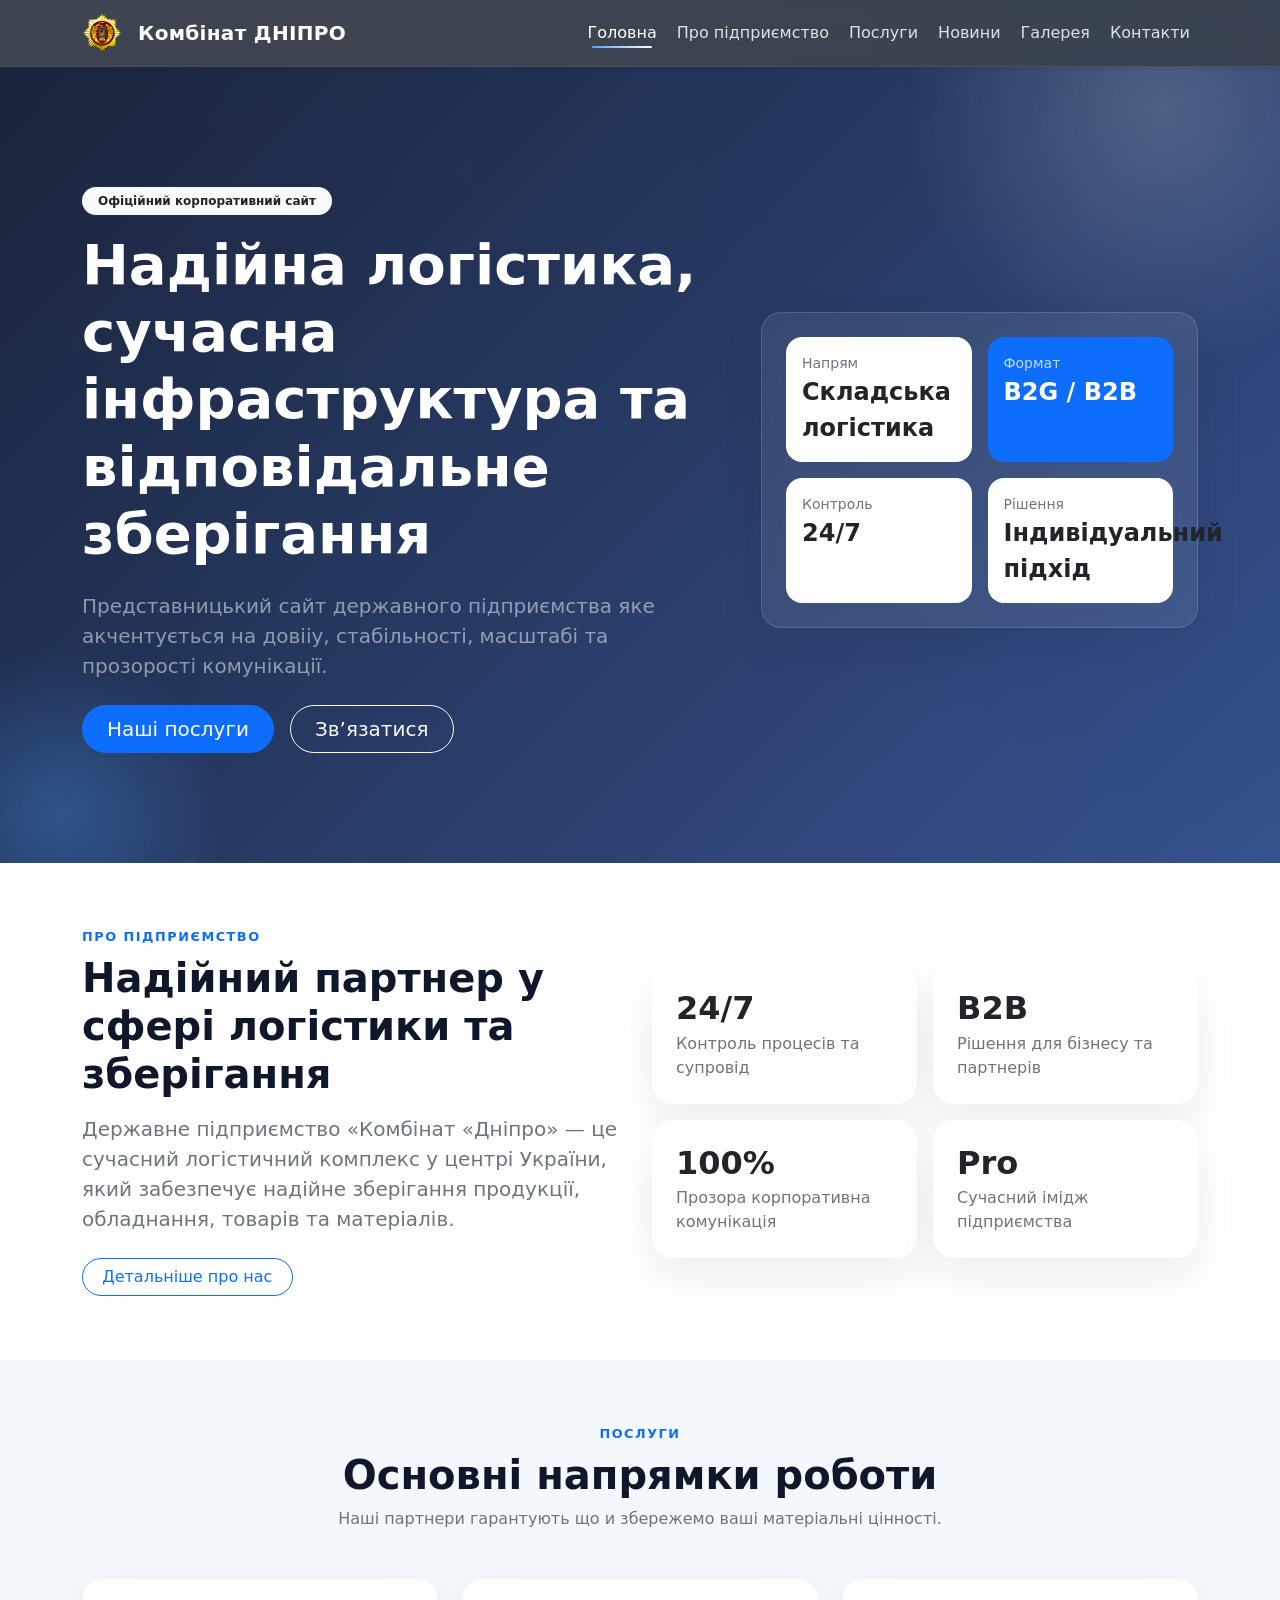
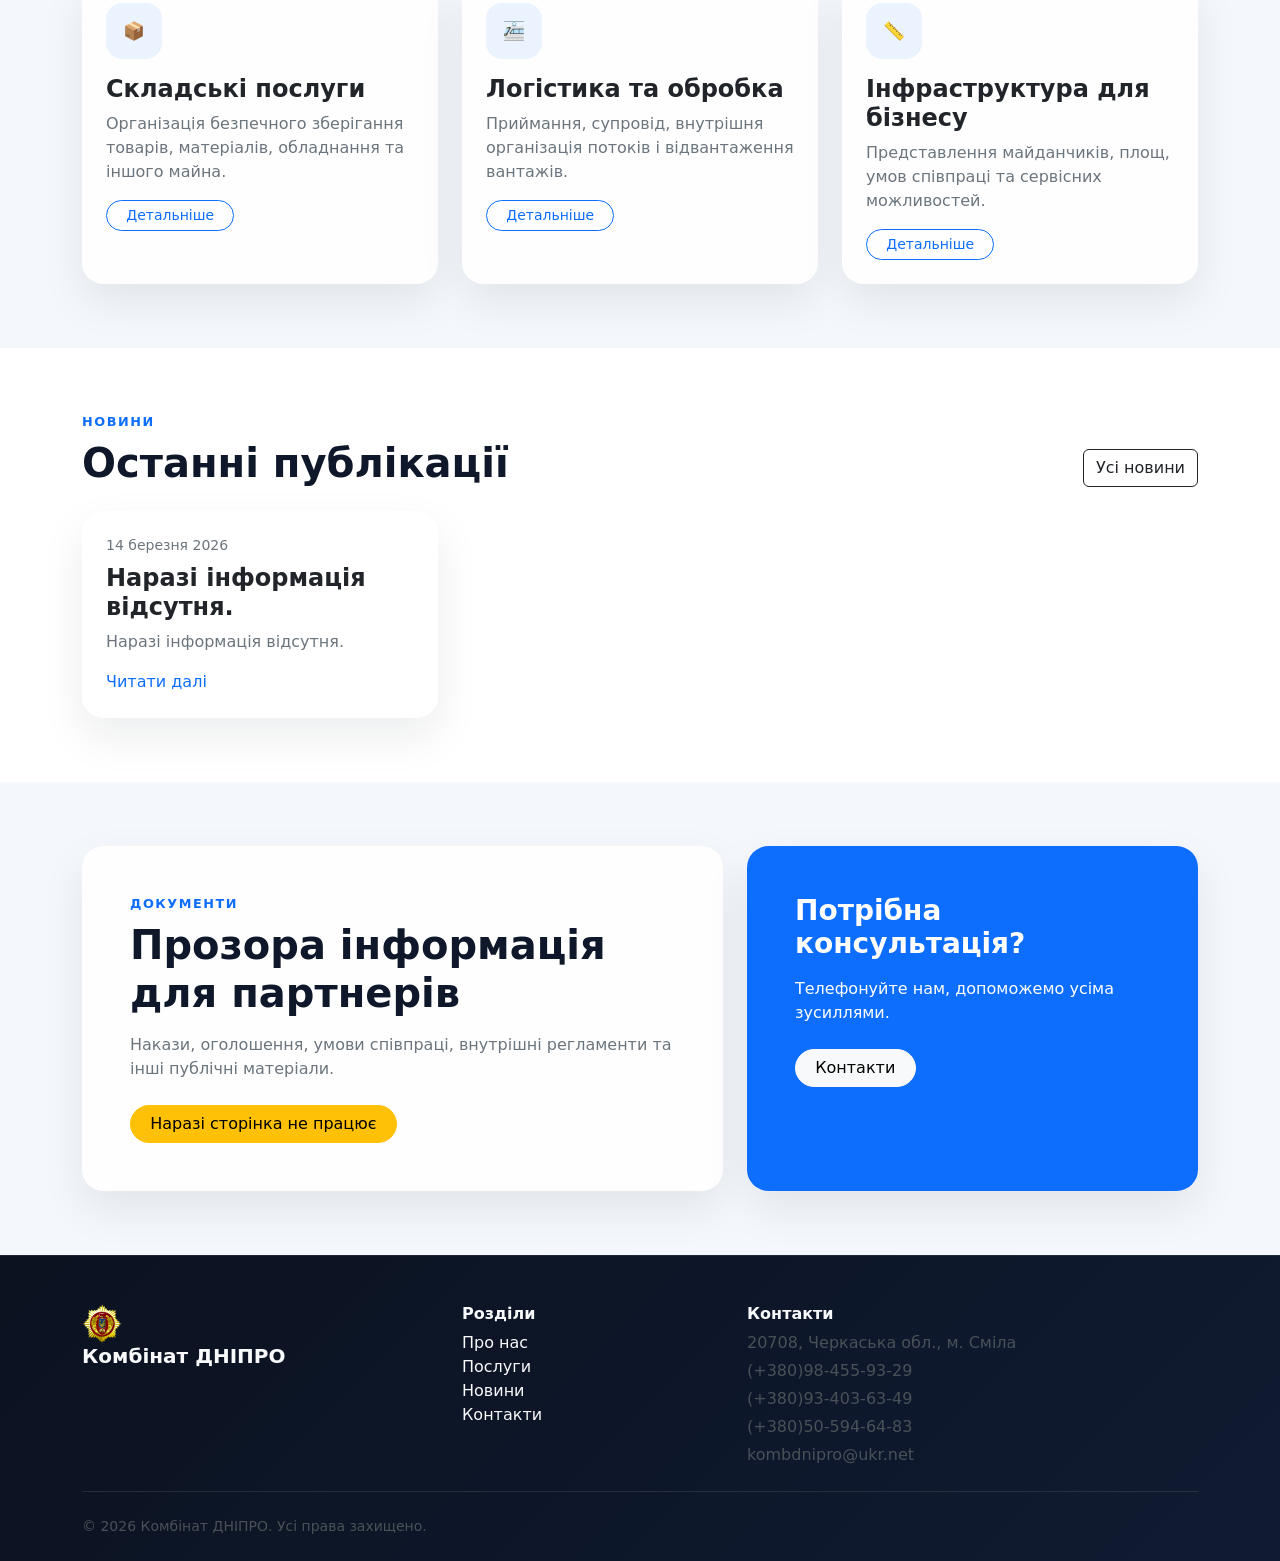
==== commit f5e547bd: "Update index.html" ====
--- a/index.html
+++ b/index.html
@@ -84,7 +84,6 @@
         <li class="nav-item"><a class="nav-link" href="about.html">Про підприємство</a></li>
         <li class="nav-item"><a class="nav-link" href="services.html">Послуги</a></li>
         <li class="nav-item"><a class="nav-link" href="news.html">Новини</a></li>
-        <li class="nav-item"><a class="nav-link disabled" href="#" aria-disabled="true">Документи</a></li>
         <li class="nav-item"><a class="nav-link" href="gallery.html">Галерея</a></li>
         <li class="nav-item"><a class="nav-link" href="contacts.html">Контакти</a></li>
       </ul>
@@ -342,4 +341,4 @@
 
 <script src="https://cdn.jsdelivr.net/npm/bootstrap@5.3.3/dist/js/bootstrap.bundle.min.js"></script>
   <script src="js/main.js"></script>
-</html>+</html>
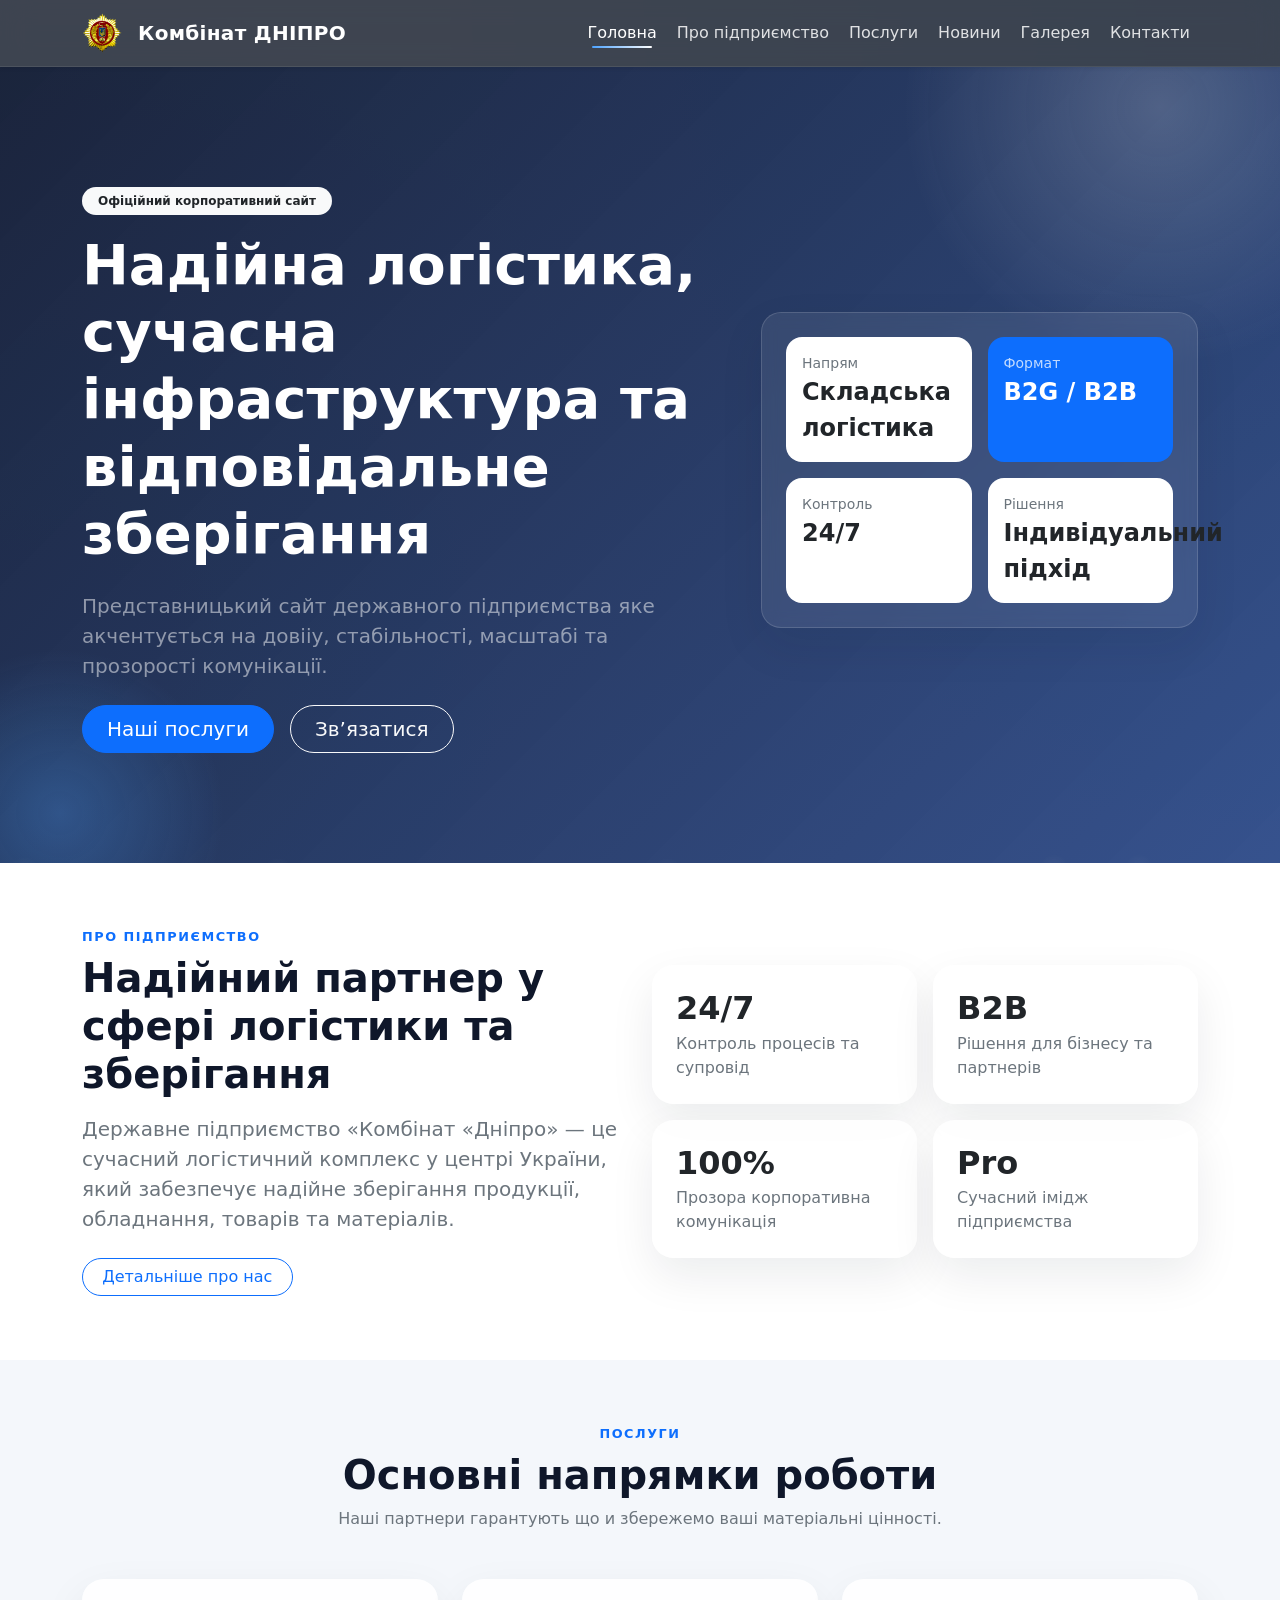
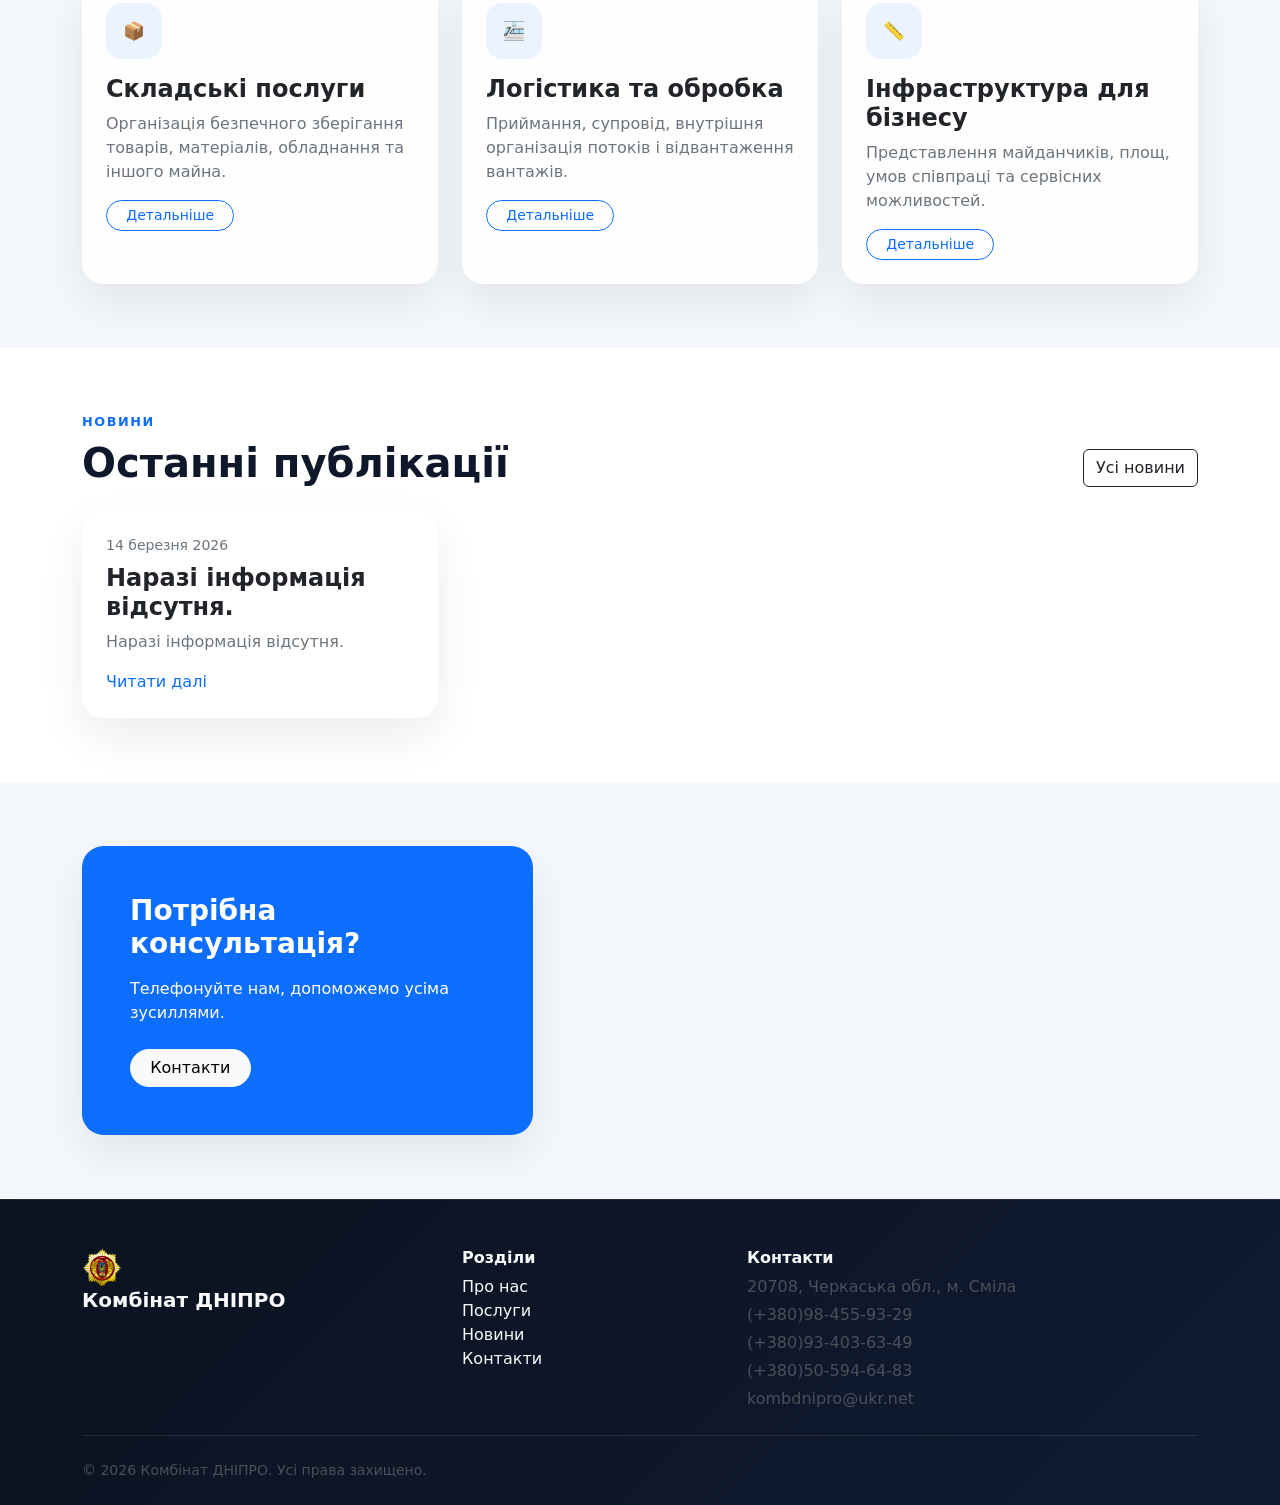
==== commit 439872fd: "Update index.html" ====
--- a/index.html
+++ b/index.html
@@ -282,20 +282,6 @@
 <section class="py-5">
   <div class="container py-3">
     <div class="row g-4 align-items-stretch">
-      <div class="col-lg-7">
-        <div class="card soft-card h-100">
-          <div class="card-body p-4 p-lg-5">
-            <div class="section-kicker mb-2">Документи</div>
-            <h2 class="section-title h1 mb-3">Прозора інформація для партнерів</h2>
-            <p class="text-secondary mb-4">
-              Накази, оголошення, умови співпраці,
-              внутрішні регламенти та інші публічні матеріали.
-            </p>
-            <a class="btn btn-warning">Наразі сторінка не працює</a>
-          </div>
-        </div>
-      </div>
-
       <div class="col-lg-5">
         <div class="card soft-card h-100 bg-primary text-white">
           <div class="card-body p-4 p-lg-5">
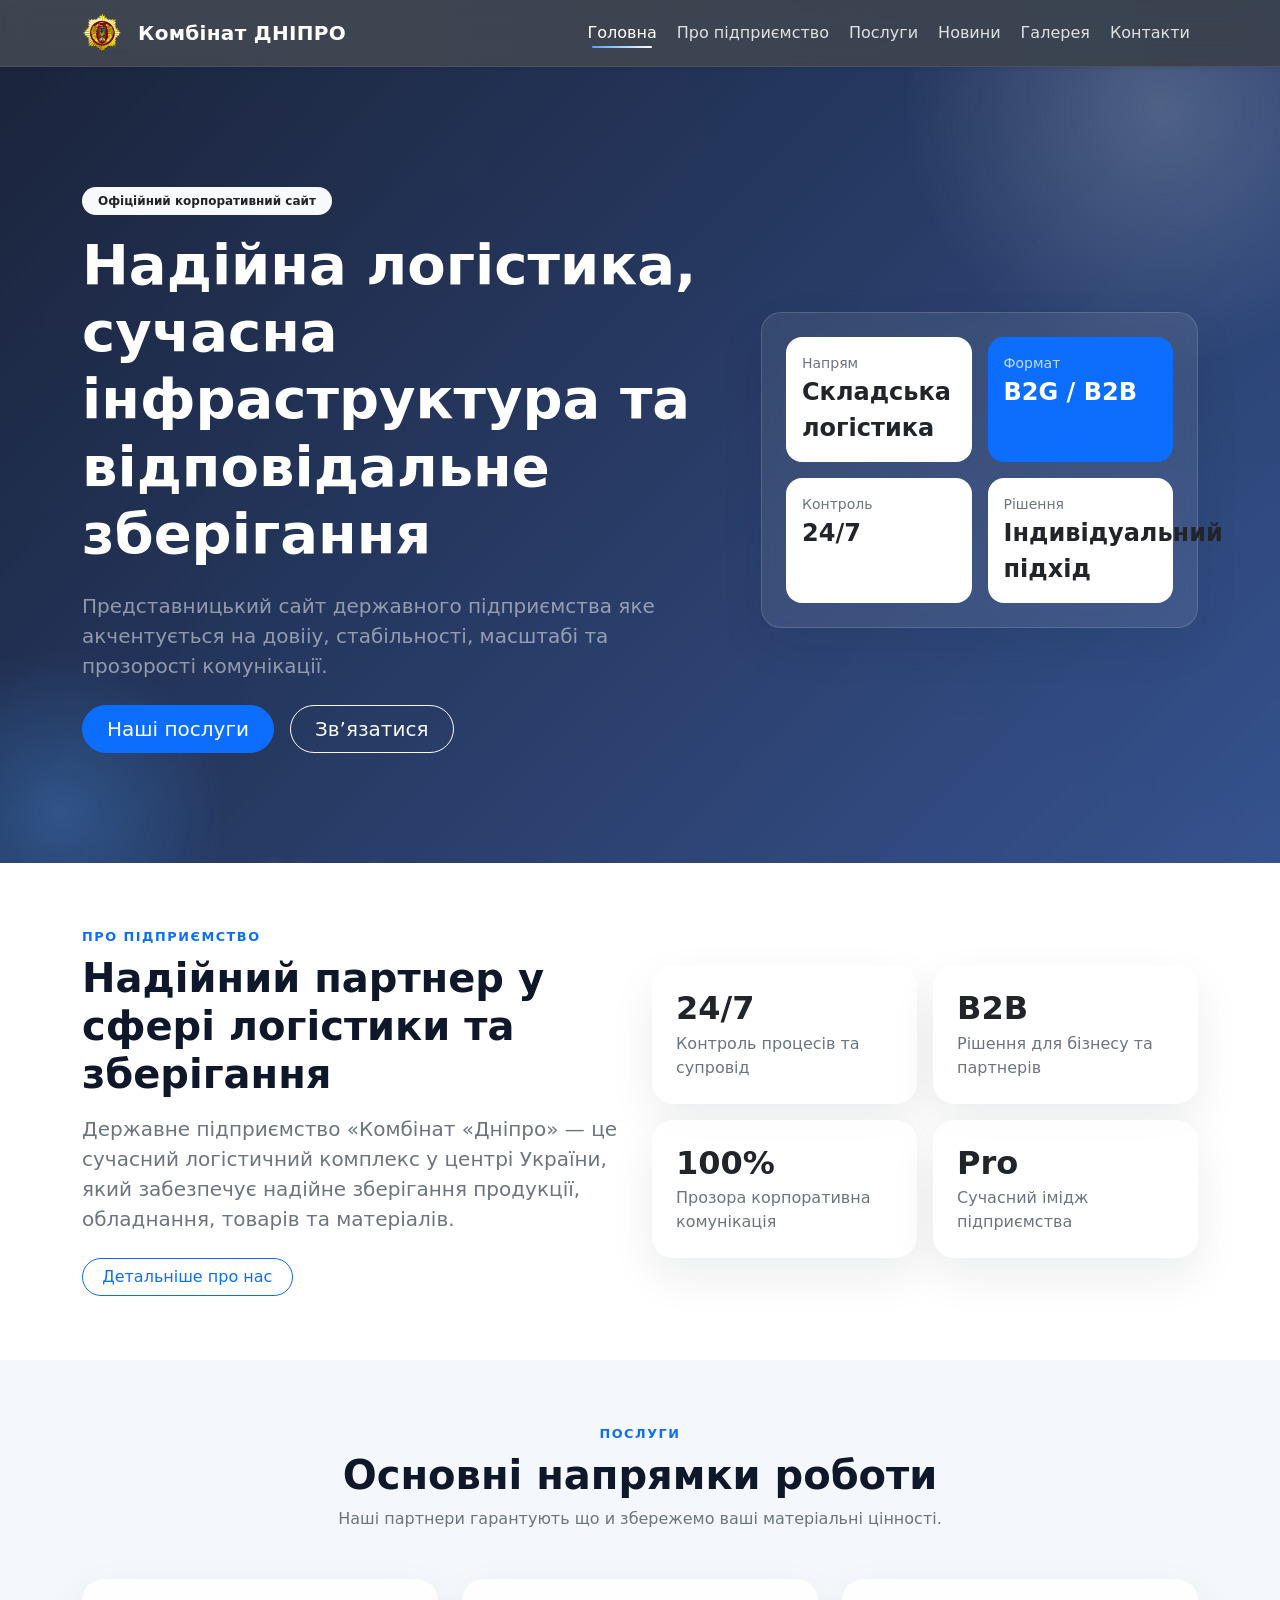
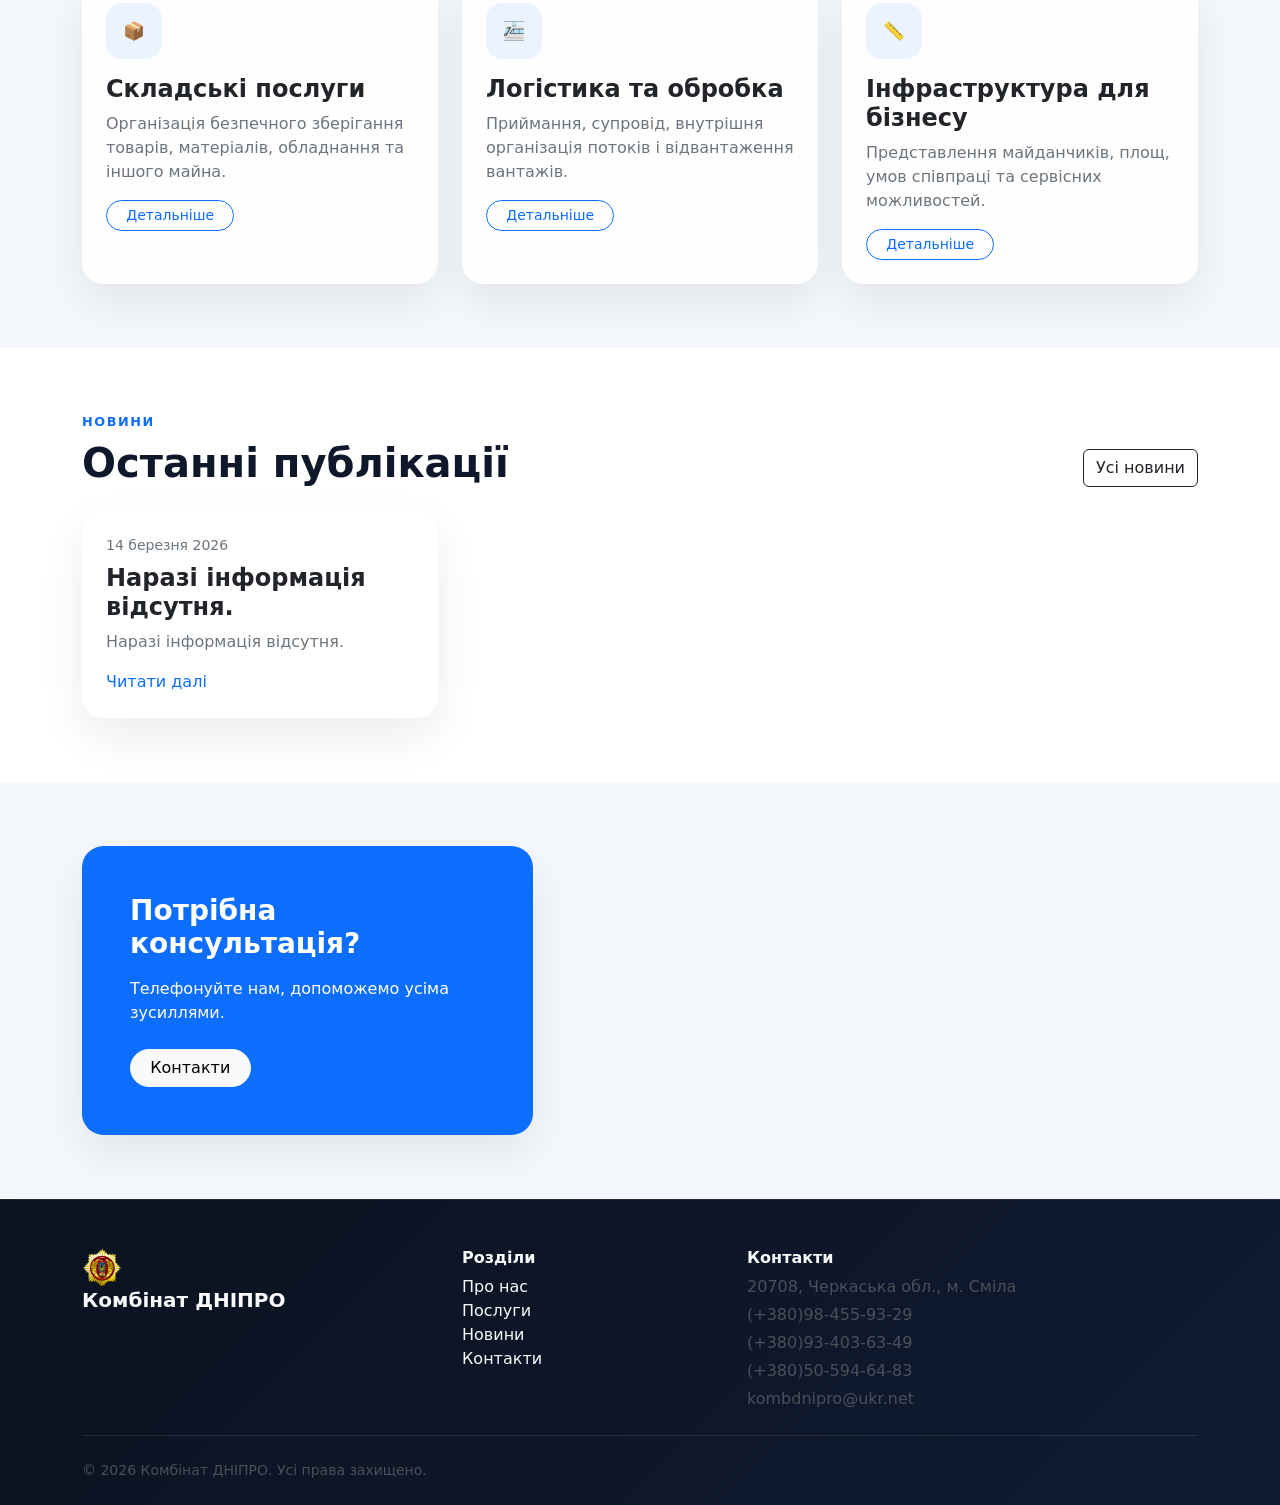
==== commit 9ce02963: "Add files via upload" ====
--- a/index.html
+++ b/index.html
@@ -327,4 +327,4 @@
 
 <script src="https://cdn.jsdelivr.net/npm/bootstrap@5.3.3/dist/js/bootstrap.bundle.min.js"></script>
   <script src="js/main.js"></script>
-</html>
+</html>
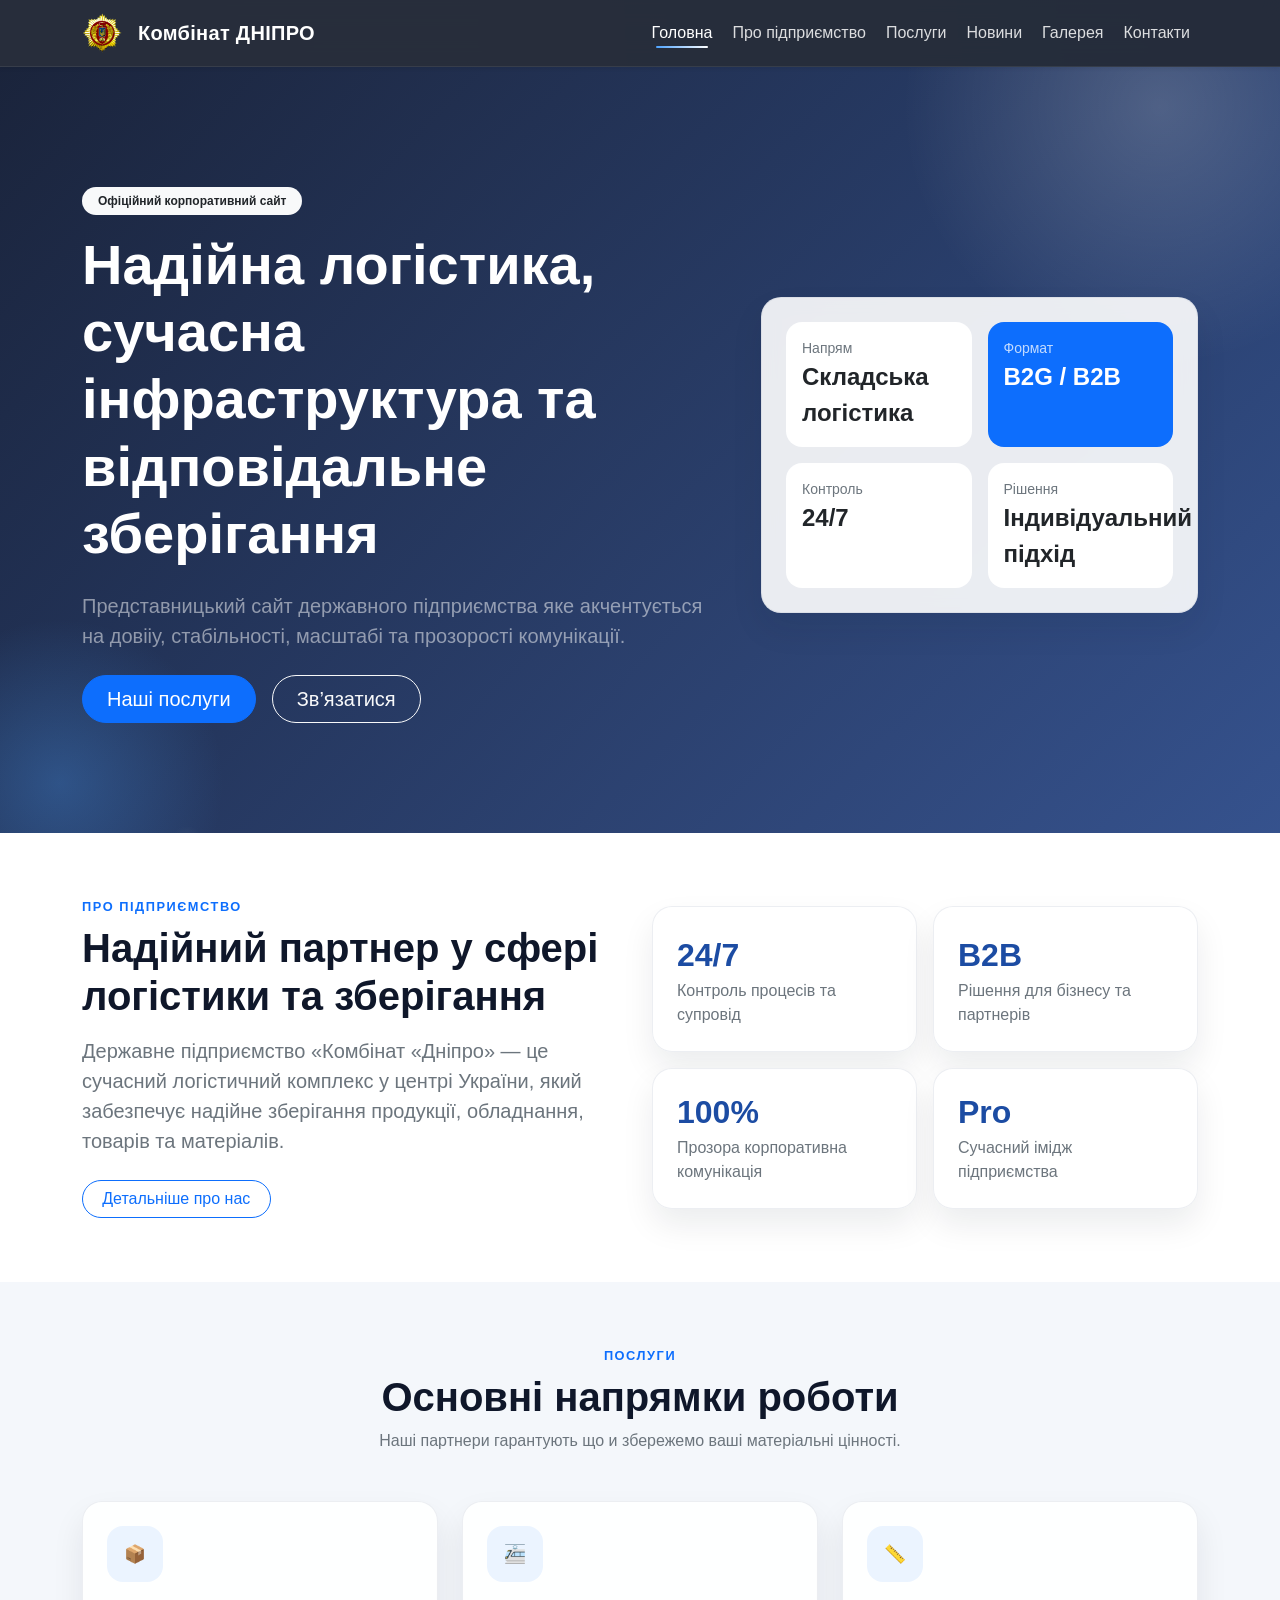
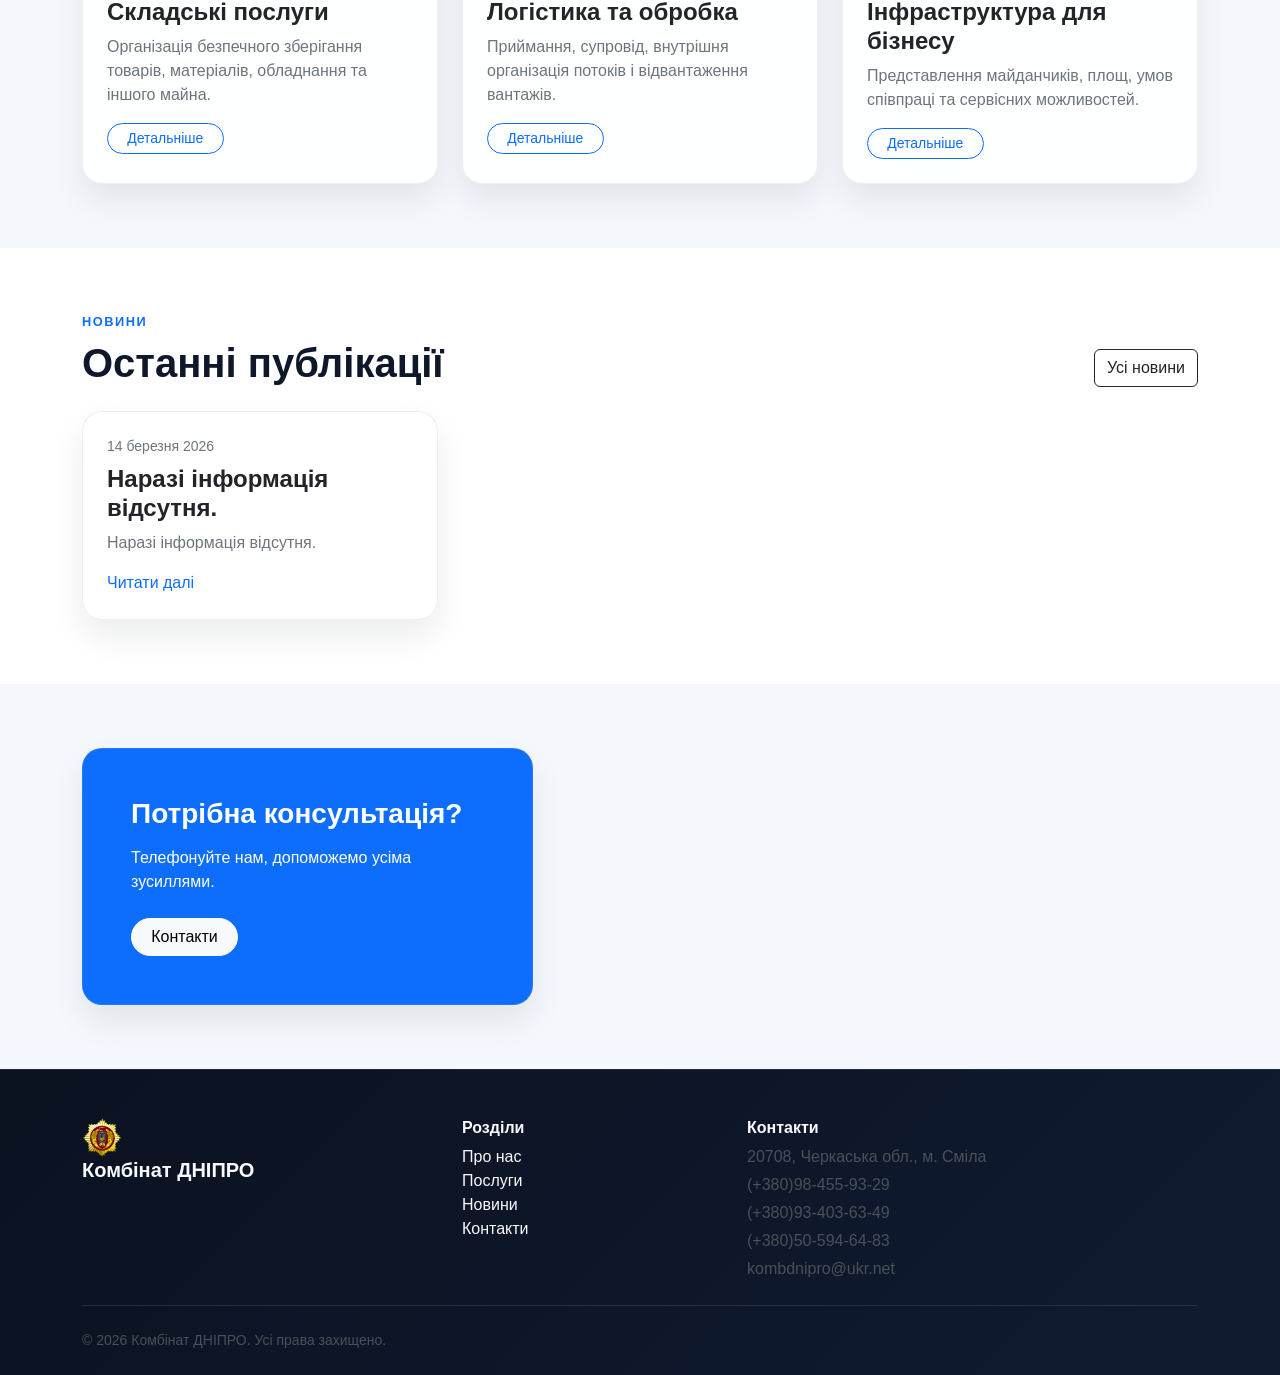
==== commit 93b70bf1: "Add files via upload" ====
--- a/index.html
+++ b/index.html
@@ -8,62 +8,10 @@
   <link href="https://cdn.jsdelivr.net/npm/bootstrap@5.3.3/dist/css/bootstrap.min.css" rel="stylesheet" />
   <link rel="stylesheet" href="css/theme.css">
   <style>
-    body {
-      background: #f4f7fb;
-    }
-    .navbar-brand {
-      font-weight: 700;
-      letter-spacing: .3px;
-    }
     .hero {
       background:
         linear-gradient(135deg, rgba(8,18,43,.92), rgba(20,53,122,.85)),
         url('https://images.unsplash.com/photo-1519003722824-194d4455a60c?auto=format&fit=crop&w=1600&q=80') center/cover no-repeat;
-      color: #fff;
-      padding: 120px 0 110px;
-    }
-    .hero-card,
-    .soft-card {
-      border: 0;
-      border-radius: 1.25rem;
-      box-shadow: 0 1rem 2rem rgba(16, 24, 40, .08);
-    }
-    .hero-panel {
-      background: rgba(255,255,255,.08);
-      backdrop-filter: blur(8px);
-      border: 1px solid rgba(255,255,255,.14);
-      border-radius: 1.25rem;
-    }
-    .section-title {
-      font-weight: 700;
-      color: #0f172a;
-    }
-    .section-kicker {
-      color: #0d6efd;
-      text-transform: uppercase;
-      letter-spacing: .12em;
-      font-size: .8rem;
-      font-weight: 700;
-    }
-    .icon-box {
-      width: 56px;
-      height: 56px;
-      display: inline-flex;
-      align-items: center;
-      justify-content: center;
-      border-radius: 1rem;
-      background: rgba(13,110,253,.08);
-      color: #0d6efd;
-      font-weight: 700;
-      font-size: 1.1rem;
-    }
-    .stats-card h3 {
-      font-size: 2rem;
-      margin-bottom: .25rem;
-      font-weight: 700;
-    }
-    .page-footer {
-      background: #0b1220;
     }
   </style>
 </head>
@@ -71,7 +19,7 @@
 
 <nav class="navbar navbar-expand-lg navbar-dark bg-dark sticky-top shadow-sm">
   <div class="container">
-    <img src=assets/img/logo_kb_DNIPRO.png class="navbar-brand" width="40">
+    <img src="assets/img/logo_kb_DNIPRO.png" class="navbar-brand" width="40" alt="Логотип">
     <a class="navbar-brand" href="index.html">Комбінат ДНІПРО</a>
 
     <button class="navbar-toggler" type="button" data-bs-toggle="collapse" data-bs-target="#mainNav">
@@ -159,7 +107,7 @@
           <div class="col-sm-6">
             <div class="card soft-card stats-card h-100">
               <div class="card-body p-4">
-                <h3>24/7</h3>
+                <span style="font-size:2rem;margin-bottom:.25rem;font-weight:700;color:var(--brand-3);">24/7</span>
                 <p class="text-secondary mb-0">Контроль процесів та супровід</p>
               </div>
             </div>
@@ -167,7 +115,7 @@
           <div class="col-sm-6">
             <div class="card soft-card stats-card h-100">
               <div class="card-body p-4">
-                <h3>B2B</h3>
+                <span style="font-size:2rem;margin-bottom:.25rem;font-weight:700;color:var(--brand-3);" >B2B</span>
                 <p class="text-secondary mb-0">Рішення для бізнесу та партнерів</p>
               </div>
             </div>
@@ -299,7 +247,7 @@
   <div class="container">
     <div class="row g-4">
       <div class="col-lg-4">
-        <img src=assets/img/logo_kb_DNIPRO.png class="navbar-brand" width="40">
+        <img src="assets/img/logo_kb_DNIPRO.png" class="navbar-brand" width="40" alt="Логотип">
         <h5 class="fw-bold">Комбінат ДНІПРО</h5>
       </div>
       <div class="col-lg-3">
--- a/css/theme.css
+++ b/css/theme.css
@@ -7,10 +7,13 @@
   --text-main:#0f172a;
   --text-soft:#5b6475;
   --bg-main:#f4f7fb;
-  --bg-card:rgba(255,255,255,.88);
-  --border-soft:rgba(148,163,184,.20);
-  --shadow-soft:0 18px 45px rgba(15,23,42,.08);
-  --shadow-hover:0 24px 55px rgba(17,24,39,.16);
+  --bg-card:rgba(255,255,255,.9);
+  --border-soft:rgba(148,163,184,.18);
+  --shadow-soft:0 1rem 2rem rgba(16,24,40,.08);
+  --shadow-hover:0 1.25rem 2.5rem rgba(16,24,40,.14);
+  --radius-lg:1.25rem;
+  --radius-md:1rem;
+  --transition:.3s ease;
 }
 
 html{scroll-behavior:smooth;}
@@ -18,54 +21,42 @@
   background:
     radial-gradient(circle at top right, rgba(77,163,255,.12), transparent 26%),
     radial-gradient(circle at left 20%, rgba(28,76,163,.08), transparent 24%),
-    var(--bg-main) !important;
+    var(--bg-main);
   color:var(--text-main);
+  font-family:Arial,sans-serif;
   overflow-x:hidden;
 }
-body::before{
-  content:"";
-  position:fixed;
-  inset:0;
-  pointer-events:none;
-  background-image:linear-gradient(rgba(255,255,255,.03) 1px, transparent 1px),linear-gradient(90deg, rgba(255,255,255,.03) 1px, transparent 1px);
-  background-size:28px 28px;
-  mask-image:linear-gradient(to bottom, rgba(0,0,0,.18), transparent 55%);
-  z-index:-2;
-}
+img{max-width:100%;display:block;}
 
 .page-progress{
   position:fixed;
   inset:0 auto auto 0;
-  width:0%;
+  width:0;
   height:4px;
   background:linear-gradient(90deg,var(--brand-4),#8fd0ff,var(--brand-3));
   box-shadow:0 0 18px rgba(77,163,255,.55);
   z-index:2000;
 }
 
+.navbar-brand{font-weight:700;letter-spacing:.3px;}
 .navbar{
-  position:sticky;
-  top:0;
   z-index:1030;
-  background:rgba(11,18,32,.78) !important;
-  backdrop-filter:blur(14px);
+  background:rgba(11,18,32,.88) !important;
+  backdrop-filter:blur(12px);
   border-bottom:1px solid rgba(255,255,255,.08);
-  transition:background .3s ease, box-shadow .3s ease, padding .3s ease;
+  transition:background-color var(--transition), box-shadow var(--transition);
 }
 .navbar.navbar-scrolled{
+  background:rgba(11,18,32,.95) !important;
   box-shadow:0 12px 30px rgba(15,23,42,.18);
-  background:rgba(11,18,32,.9) !important;
-}
-.navbar-brand,
-.navbar .nav-link{position:relative;}
+}
 .navbar .nav-link{
+  position:relative;
   color:rgba(255,255,255,.84) !important;
-  transition:color .25s ease, transform .25s ease;
+  transition:color .25s ease;
 }
 .navbar .nav-link:hover,
-.navbar .nav-link.active{
-  color:#fff !important;
-}
+.navbar .nav-link.active{color:#fff !important;}
 .navbar .nav-link::after{
   content:"";
   position:absolute;
@@ -82,10 +73,15 @@
 .navbar .nav-link:hover::after,
 .navbar .nav-link.active::after{transform:scaleX(1);}
 
-.hero,.hero-mini{
+.hero,
+.hero-mini{
   position:relative;
   overflow:hidden;
-  isolation:isolate;
+  color:#fff;
+}
+.hero{padding:120px 0 110px;}
+.hero-mini{
+  background:linear-gradient(135deg,#0b1220,#1c4ca3);
 }
 .hero::before,.hero-mini::before{
   content:"";
@@ -96,7 +92,7 @@
   right:-140px;
   border-radius:50%;
   background:radial-gradient(circle, rgba(255,255,255,.18), transparent 70%);
-  z-index:-1;
+  z-index:0;
 }
 .hero::after,.hero-mini::after{
   content:"";
@@ -107,10 +103,17 @@
   bottom:-120px;
   border-radius:50%;
   background:radial-gradient(circle, rgba(77,163,255,.28), transparent 68%);
-  z-index:-1;
-}
-.hero-particles,
-.hero-mini .hero-particles{
+  z-index:0;
+}
+.hero > .container,
+.hero-mini > .container{position:relative;z-index:1;}
+.hero-panel{
+  background:rgba(255,255,255,.08);
+  border:1px solid rgba(255,255,255,.14);
+  backdrop-filter:blur(8px);
+  -webkit-backdrop-filter:blur(8px);
+}
+.hero-particles{
   position:absolute;
   inset:0;
   pointer-events:none;
@@ -119,35 +122,36 @@
 .hero-particles span{
   position:absolute;
   display:block;
-  width:8px;
-  height:8px;
   border-radius:50%;
   background:rgba(255,255,255,.22);
   box-shadow:0 0 14px rgba(255,255,255,.22);
   animation:floatParticle linear infinite;
 }
 @keyframes floatParticle{
-  from{transform:translateY(30px) scale(.85); opacity:0;}
+  from{transform:translateY(30px) scale(.85);opacity:0;}
   15%{opacity:1;}
-  to{transform:translateY(-120px) scale(1.1); opacity:0;}
-}
-
-.hero-panel,
-.soft-card,
-.feature-box,
-.stats,
-.service-card,
-.gallery-card{
-  background:var(--bg-card);
-  border:1px solid var(--border-soft);
-  box-shadow:var(--shadow-soft) !important;
-}
+  to{transform:translateY(-120px) scale(1.1);opacity:0;}
+}
+
+.card,
 .soft-card,
 .feature-box,
 .stats,
 .service-card,
 .gallery-card,
 .hero-panel{
+  border:0;
+  border-radius:var(--radius-lg);
+}
+.soft-card,
+.feature-box,
+.stats,
+.service-card,
+.gallery-card,
+.hero-panel{
+  background:var(--bg-card);
+  border:1px solid var(--border-soft);
+  box-shadow:var(--shadow-soft) !important;
   transition:transform .35s ease, box-shadow .35s ease, border-color .35s ease;
 }
 .soft-card:hover,
@@ -155,64 +159,93 @@
 .stats:hover,
 .service-card:hover,
 .gallery-card:hover,
-.hero-panel:hover{
+.hero-panel:hover,
+.reveal-card:hover{
   transform:translateY(-8px);
   box-shadow:var(--shadow-hover) !important;
   border-color:rgba(77,163,255,.28);
 }
 
-.card,
-.feature-box,
-.stats,
+.service-card,
 .gallery-card,
-.service-card{
-  border-radius:1.35rem !important;
-  overflow:hidden;
-}
-
-.btn{
-  transition:transform .25s ease, box-shadow .25s ease, background-color .25s ease, color .25s ease, border-color .25s ease;
-}
-.btn:hover{
-  transform:translateY(-2px);
-  box-shadow:0 14px 24px rgba(15,23,42,.16);
-}
-.btn-primary,
-.btn-outline-light,
-.btn-outline-primary,
-.btn-warning,
-.btn-light{
-  border-radius:999px !important;
-  padding-inline:1.2rem;
-}
-
+.card{overflow:hidden;}
 .gallery-img,
 .gallery-card img,
 .service-card img,
 .object-fit-cover{
+  width:100%;
+  object-fit:cover;
   transition:transform .6s ease, filter .4s ease;
 }
+.gallery-img{height:260px;border-radius:1rem;display:block;}
+.service-card img{height:220px;}
 .gallery-card:hover img,
 .service-card:hover img,
-.reveal-card:hover img{
-  transform:scale(1.06);
+.reveal-card:hover img,
+.gallery-img:hover{
+  transform:scale(1.04);
   filter:saturate(1.08) contrast(1.04);
 }
 
-.reveal,
-.reveal-card,
-.reveal-up{
-  opacity:0;
-  transform:translateY(42px);
-  transition:opacity .8s ease, transform .8s ease;
-}
-.reveal.is-visible,
-.reveal-card.active,
-.reveal-up.is-visible{
-  opacity:1;
-  transform:translateY(0);
-}
-
+.section{padding:80px 0;}
+.section-title{font-weight:700;color:var(--text-main);}
+.section-kicker{
+  color:#0d6efd;
+  text-transform:uppercase;
+  letter-spacing:.12em;
+  font-size:.8rem;
+  font-weight:700;
+}
+.icon-box{
+  width:56px;
+  height:56px;
+  display:inline-flex;
+  align-items:center;
+  justify-content:center;
+  border-radius:1rem;
+  background:rgba(13,110,253,.08);
+  color:#0d6efd;
+  font-weight:700;
+  font-size:1.1rem;
+  flex-shrink:0;
+}
+.feature-box{padding:25px;height:100%;}
+.stats{
+  padding:20px;
+  text-align:center;
+  height:100%;
+}
+.stats h3,
+.stats-card h3{font-size:2rem;margin-bottom:.25rem;font-weight:700;color:var(--brand-3);}
+.photo-slot,
+.media-frame{
+  border-radius:12px;
+  display:flex;
+  align-items:center;
+  justify-content:center;
+  text-align:center;
+  background:#fafafa;
+  overflow:hidden;
+}
+.photo-slot{border:2px dashed #d4d8e1;height:260px;color:#666;}
+.photo-small{height:200px;}
+.info-image{
+  width:100%;
+  height:100%;
+  min-height:260px;
+  border-radius:var(--radius-lg);
+  object-fit:cover;
+}
+.partner-card img,
+.partner-image{width:100%;height:100%;min-height:220px;object-fit:cover;}
+.badge-soft{
+  background:#e9f1ff;
+  color:#1c4ca3;
+  border-radius:999px;
+  padding:.45rem .85rem;
+  font-weight:600;
+  display:inline-block;
+}
 .stat-pill{
   display:inline-flex;
   align-items:center;
@@ -224,13 +257,44 @@
   font-weight:600;
 }
 
+.btn{
+  transition:transform .25s ease, box-shadow .25s ease, background-color .25s ease, color .25s ease, border-color .25s ease;
+}
+.btn:hover{
+  transform:translateY(-2px);
+  box-shadow:0 14px 24px rgba(15,23,42,.16);
+}
+.btn-primary,
+.btn-outline-light,
+.btn-outline-primary,
+.btn-warning,
+.btn-light{border-radius:999px !important;padding-inline:1.2rem;}
+
+.reveal,
+.reveal-card,
+.reveal-up{
+  opacity:0;
+  transform:translateY(42px);
+  transition:opacity .8s ease, transform .8s ease;
+}
+.reveal.is-visible,
+.reveal-card.active,
+.reveal-up.is-visible{
+  opacity:1;
+  transform:translateY(0);
+}
+
+.form-control,
+.form-select{border-radius:1rem;}
+.form-status{border-radius:1rem;}
+
 .page-footer,
 footer.bg-dark{
   background:linear-gradient(135deg,#0b1220,#101b32) !important;
   border-top:1px solid rgba(255,255,255,.08);
 }
 footer a{transition:opacity .25s ease, transform .25s ease;}
-footer a:hover{opacity:1 !important; transform:translateX(2px);}
+footer a:hover{opacity:1 !important;transform:translateX(2px);}
 
 .top-button{
   position:fixed;
@@ -249,29 +313,33 @@
   transform:translateY(16px);
   transition:all .25s ease;
 }
-.top-button.show{
-  opacity:1;
-  visibility:visible;
-  transform:translateY(0);
-}
+.top-button.show{opacity:1;visibility:visible;transform:translateY(0);}
 .top-button:hover{transform:translateY(-4px);}
 
-.form-control, .form-select{
-  border-radius:1rem;
-  border:1px solid rgba(148,163,184,.3);
-  padding:.85rem 1rem;
-}
-.form-control:focus, .form-select:focus{
-  border-color:rgba(28,76,163,.45);
-  box-shadow:0 0 0 .25rem rgba(28,76,163,.12);
-}
-.contact-icon{
-  width:48px;height:48px;border-radius:16px;
-  display:inline-flex;align-items:center;justify-content:center;
-  background:linear-gradient(135deg,rgba(77,163,255,.18),rgba(28,76,163,.08));
-  color:var(--brand-3);font-weight:700;
-}
-
-@media (max-width: 991.98px){
-  .hero::before,.hero-mini::before{width:340px;height:340px;right:-100px;top:-140px;}
-}
+.error-page{min-height:100vh;display:flex;align-items:center;justify-content:center;}
+.error-wrap{max-width:760px;}
+.error-code{
+  font-size:clamp(4rem,12vw,8rem);
+  line-height:1;
+  font-weight:800;
+  background:linear-gradient(135deg,#4da3ff,#1c4ca3,#0b1220);
+  -webkit-background-clip:text;
+  background-clip:text;
+  color:transparent;
+}
+
+@media (max-width:991.98px){
+  .hero{padding:90px 0 80px;}
+  .section{padding:64px 0;}
+  .partner-card img,.partner-image{min-height:200px;}
+  .info-image{min-height:220px;}
+}
+@media (max-width:767.98px){
+  .hero{padding:78px 0 68px;}
+  .section{padding:56px 0;}
+  .stats h3,.stats-card h3{font-size:1.7rem;}
+  .partner-card img,.partner-image{min-height:180px;}
+  .info-image{min-height:200px;}
+  .gallery-img{height:220px;}
+  .top-button{right:18px;bottom:18px;width:48px;height:48px;}
+}
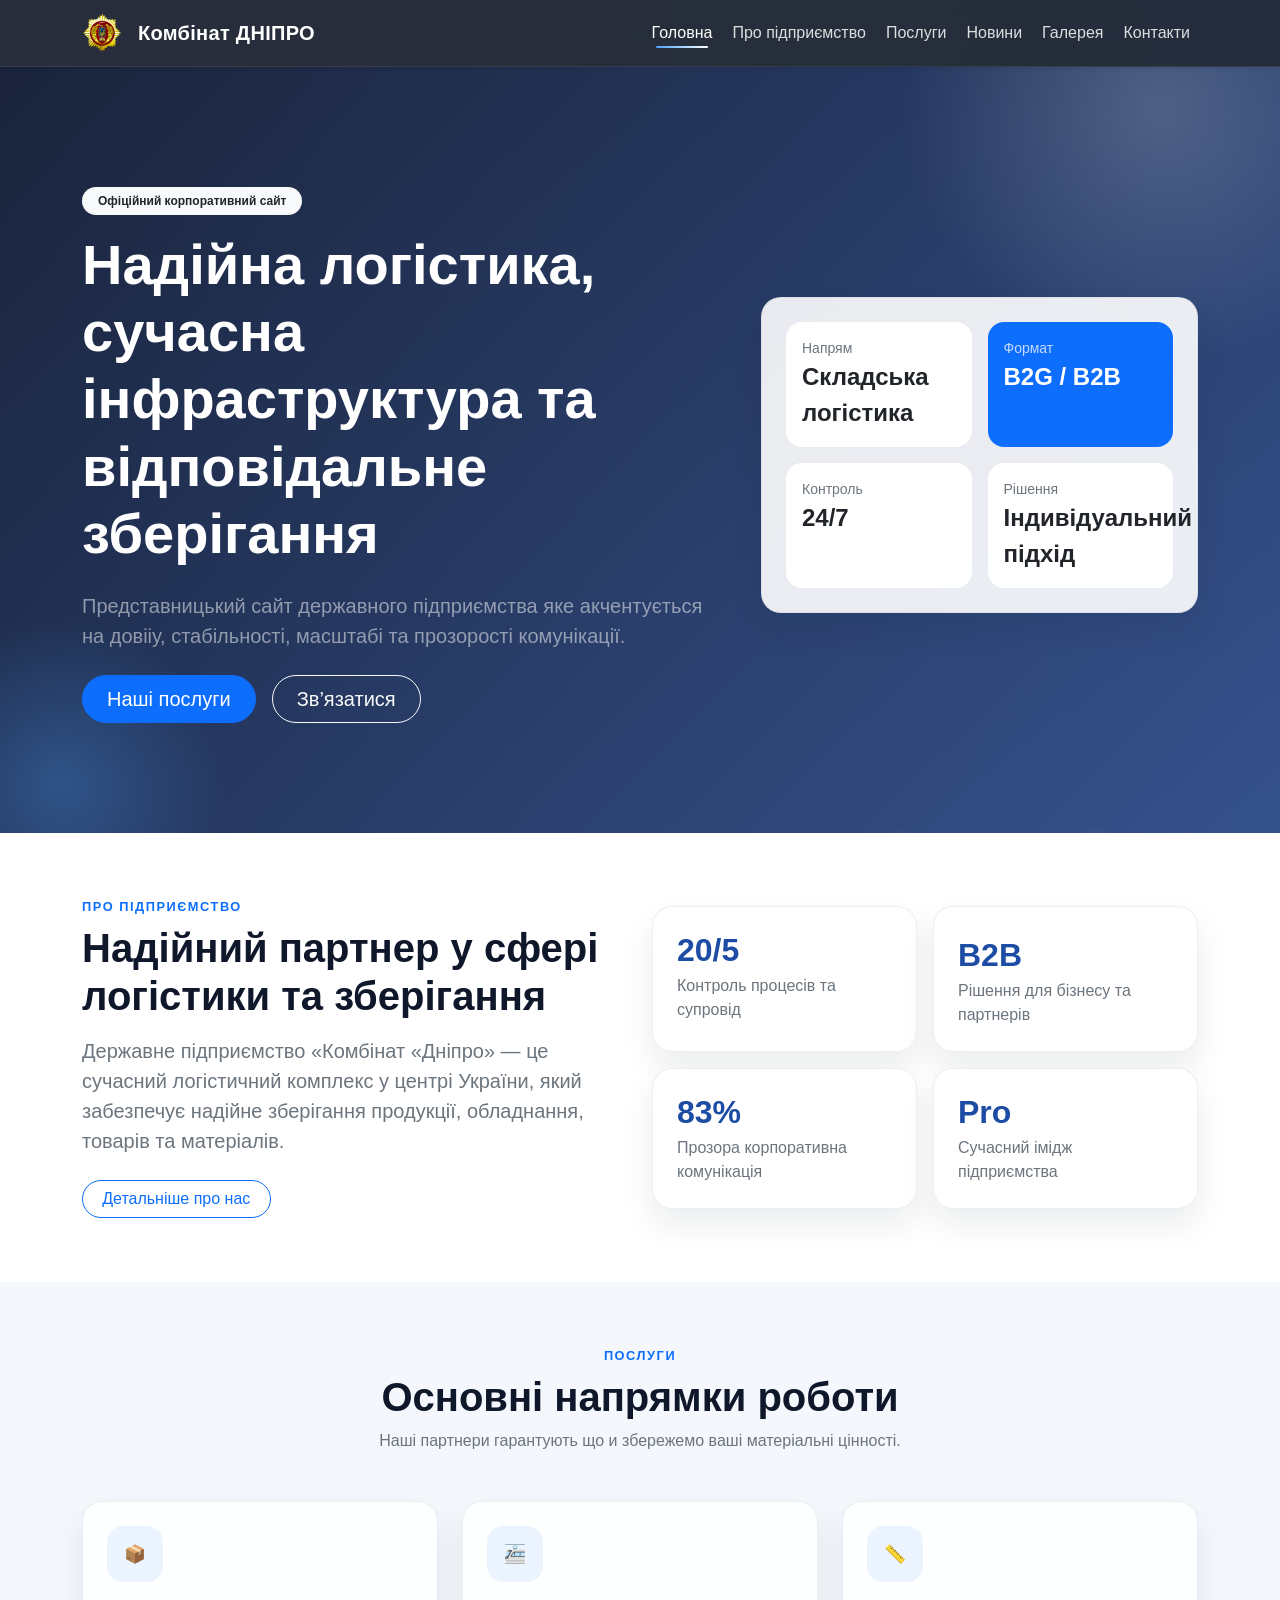
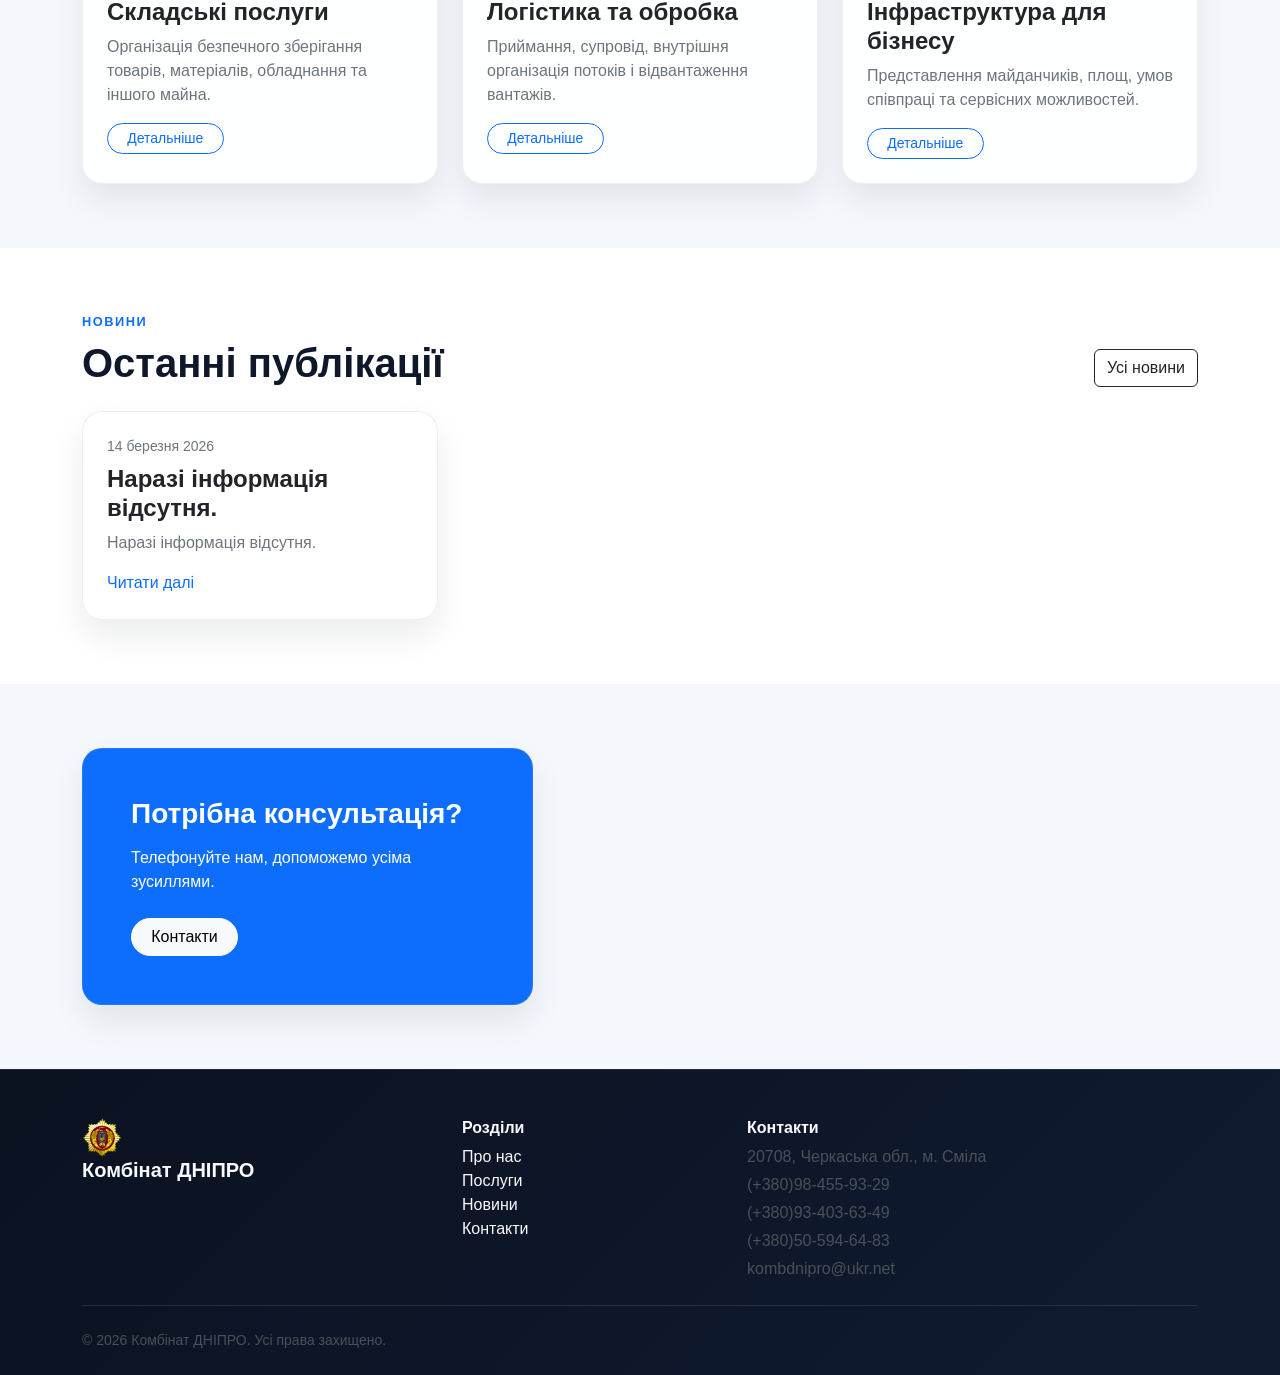
==== commit 96b8b5ce: "Update index.html" ====
--- a/index.html
+++ b/index.html
@@ -107,7 +107,7 @@
           <div class="col-sm-6">
             <div class="card soft-card stats-card h-100">
               <div class="card-body p-4">
-                <span style="font-size:2rem;margin-bottom:.25rem;font-weight:700;color:var(--brand-3);">24/7</span>
+                <h3><span class="counter" data-count="24">24</span>/<span class="counter" data-count="7">7</span></h3>
                 <p class="text-secondary mb-0">Контроль процесів та супровід</p>
               </div>
             </div>
@@ -123,7 +123,7 @@
           <div class="col-sm-6">
             <div class="card soft-card stats-card h-100">
               <div class="card-body p-4">
-                <h3>100%</h3>
+                <h3><span class="counter" data-count="100">100</span>%</h3>
                 <p class="text-secondary mb-0">Прозора корпоративна комунікація</p>
               </div>
             </div>
@@ -275,4 +275,4 @@
 
 <script src="https://cdn.jsdelivr.net/npm/bootstrap@5.3.3/dist/js/bootstrap.bundle.min.js"></script>
   <script src="js/main.js"></script>
-</html>+</html>
